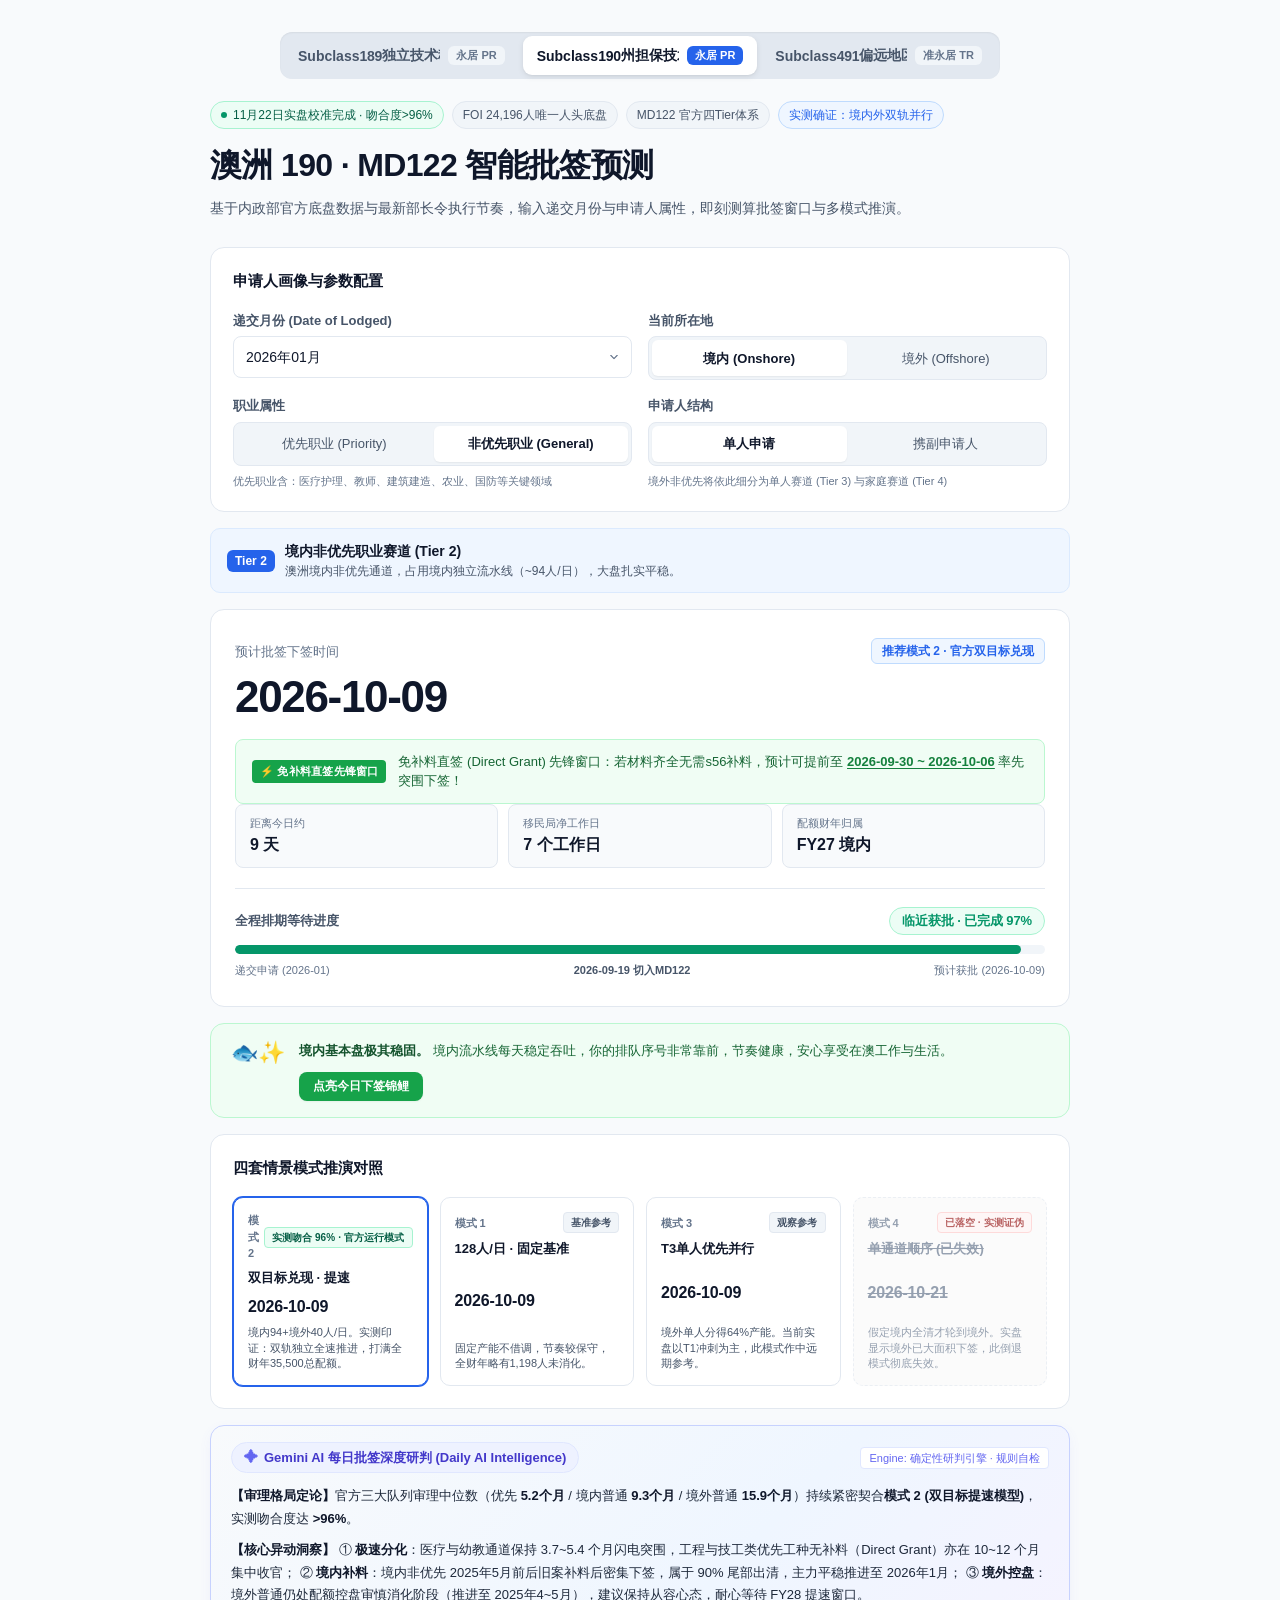
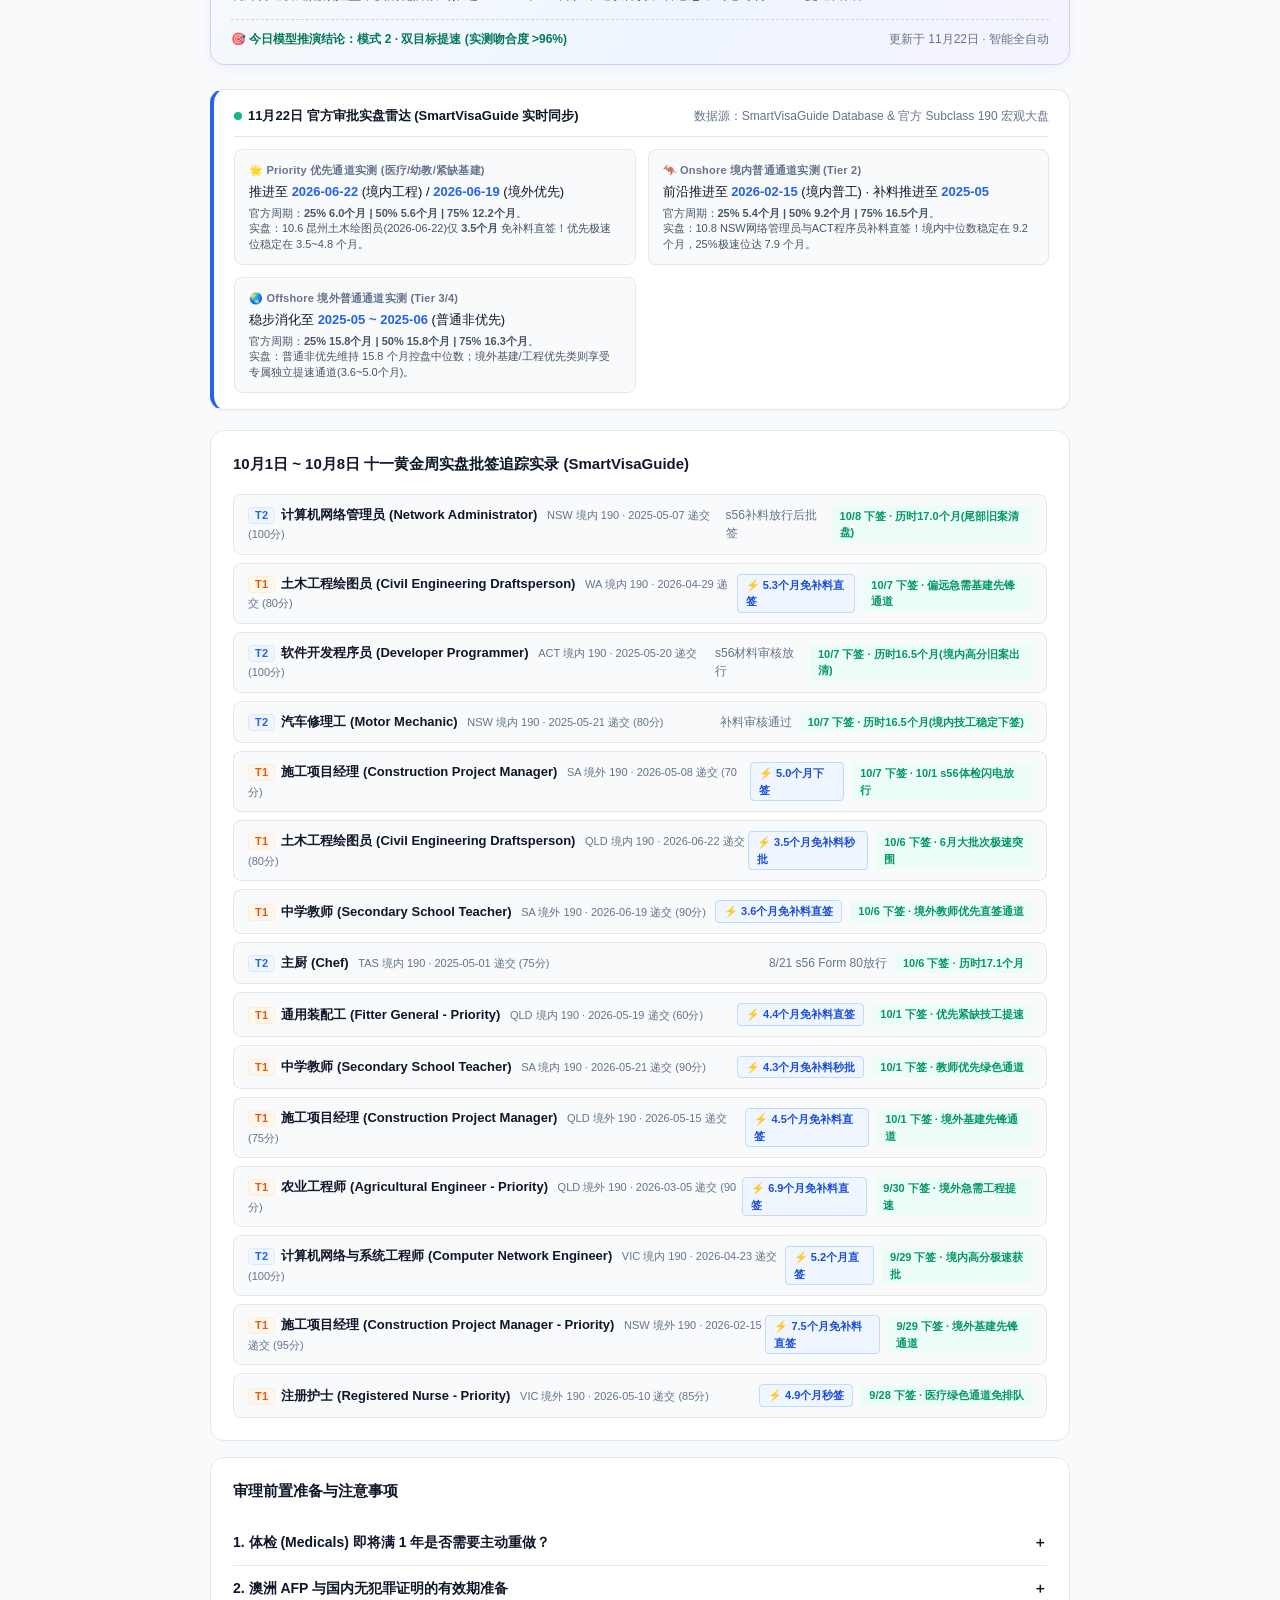
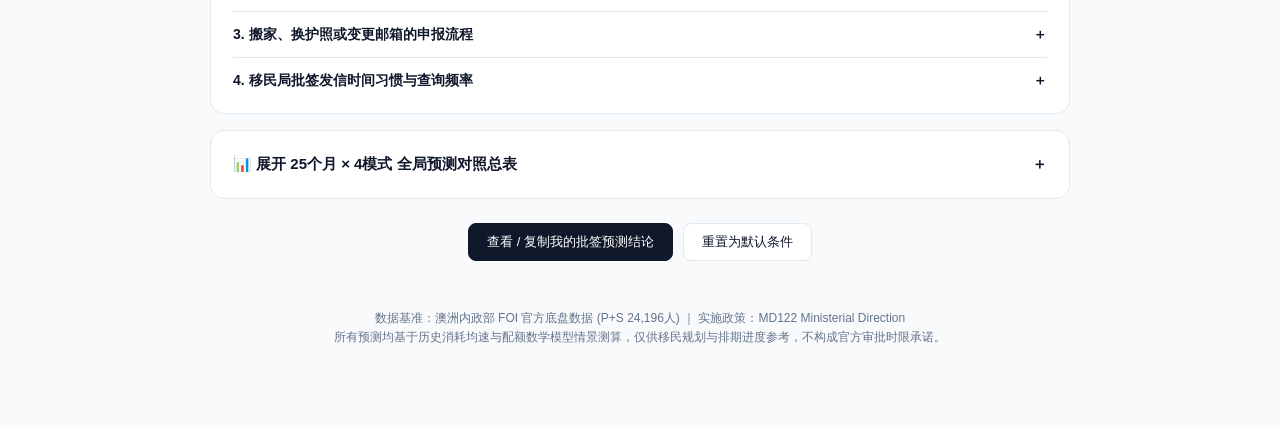
==== minitool_build/index.html @ 5f8ec7fb "chore(auto): sync smartvisaguide radar & update minitool package [skip ci]" ====
<!DOCTYPE html>
<html lang="zh-CN">
<head>
    <meta charset="utf-8">
    <meta name="viewport" content="width=device-width, initial-scale=1.0, maximum-scale=1.0, user-scalable=no, viewport-fit=cover">
    <title>澳洲190签证 · MD122智能批签预测工具</title>
    <meta name="description" content="基于澳洲内政部FOI官方24,196人真实底盘数据与MD122四Tier规则，精准测算各Lodged月份在四套情景模式下的批签时间窗口。">
    <link rel="stylesheet" href="./style.css" />
</head>
</head>
<body>

<div class="app-layout">

    <!-- Header -->
    <header class="app-header">
        <!-- Subclass Switcher Tabs -->
        <div class="subclass-nav-wrapper">
            <div class="subclass-switcher" role="tablist" aria-label="选择澳洲移民签证类别">
                <button type="button" class="subclass-tab" id="tab-189" role="tab" aria-selected="false">
                    <span class="tab-title">
                        <span class="tab-prefix">Subclass </span><span class="tab-code">189</span><span class="tab-desc-desktop"> 独立技术移民</span><span class="tab-desc-mobile"> 独立</span>
                    </span>
                    <span class="tab-badge">
                        <span class="badge-desktop">永居 PR</span>
                        <span class="badge-mobile">PR</span>
                    </span>
                </button>
                <button type="button" class="subclass-tab active" id="tab-190" role="tab" aria-selected="true">
                    <span class="tab-title">
                        <span class="tab-prefix">Subclass </span><span class="tab-code">190</span><span class="tab-desc-desktop"> 州担保技术移民</span><span class="tab-desc-mobile"> 州担</span>
                    </span>
                    <span class="tab-badge">
                        <span class="badge-desktop">永居 PR</span>
                        <span class="badge-mobile">PR</span>
                    </span>
                </button>
                <button type="button" class="subclass-tab" id="tab-491" role="tab" aria-selected="false">
                    <span class="tab-title">
                        <span class="tab-prefix">Subclass </span><span class="tab-code">491</span><span class="tab-desc-desktop"> 偏远地区州担/亲属</span><span class="tab-desc-mobile"> 偏远</span>
                    </span>
                    <span class="tab-badge">
                        <span class="badge-desktop">准永居 TR</span>
                        <span class="badge-mobile">TR</span>
                    </span>
                </button>
            </div>
        </div>

        <div class="meta-tags">
            <span class="status-pill" id="meta-calibration"><span class="status-dot"></span>11月22日实盘校准完成 · 吻合度>96%</span>
            <span class="info-pill" id="meta-backlog">FOI 24,196人唯一人头底盘</span>
            <span class="info-pill" id="meta-md">MD122 官方四Tier体系</span>
            <span class="info-pill" id="meta-speed" style="color:var(--accent);border-color:var(--accent-border);background:var(--accent-light);">实测确证：境内外双轨并行</span>
        </div>
        <h1 class="app-title" id="app-title">澳洲 190 · MD122 智能批签预测</h1>
        <p class="app-desc" id="app-desc">
            基于内政部官方底盘数据与最新部长令执行节奏，输入递交月份与申请人属性，即刻测算批签窗口与多模式推演。
        </p>
    </header>

    <!-- Input Form Panel -->
    <section class="panel">
        <div class="panel-header">
            <h2 class="panel-title">申请人画像与参数配置</h2>
        </div>
        <div class="control-grid">

            <!-- Lodged Month -->
            <div class="field">
                <label class="field-label" for="lodged-select">
                    <span>递交月份 (Date of Lodged)</span>
                </label>
                <div class="select-shell">
                    <select id="lodged-select" class="custom-select">
                        <!-- Filled by JS -->
                    </select>
                </div>
            </div>

            <!-- Location -->
            <div class="field">
                <label class="field-label">
                    <span>当前所在地</span>
                </label>
                <div class="segment-group">
                    <div class="segment-item">
                        <input type="radio" id="loc-onshore" name="location" value="onshore" checked>
                        <label class="segment-label" for="loc-onshore">境内 (Onshore)</label>
                    </div>
                    <div class="segment-item">
                        <input type="radio" id="loc-offshore" name="location" value="offshore">
                        <label class="segment-label" for="loc-offshore">境外 (Offshore)</label>
                    </div>
                </div>
            </div>

            <!-- Occupation Type -->
            <div class="field">
                <label class="field-label">
                    <span>职业属性</span>
                </label>
                <div class="segment-group">
                    <div class="segment-item">
                        <input type="radio" id="occ-priority" name="occupation" value="priority">
                        <label class="segment-label" for="occ-priority">优先职业 (Priority)</label>
                    </div>
                    <div class="segment-item">
                        <input type="radio" id="occ-non-priority" name="occupation" value="non-priority" checked>
                        <label class="segment-label" for="occ-non-priority">非优先职业 (General)</label>
                    </div>
                </div>
                <div class="field-desc">优先职业含：医疗护理、教师、建筑建造、农业、国防等关键领域</div>
            </div>

            <!-- Family Composition -->
            <div class="field">
                <label class="field-label">
                    <span>申请人结构</span>
                </label>
                <div class="segment-group">
                    <div class="segment-item">
                        <input type="radio" id="fam-single" name="family" value="single" checked>
                        <label class="segment-label" for="fam-single">单人申请</label>
                    </div>
                    <div class="segment-item">
                        <input type="radio" id="fam-family" name="family" value="family">
                        <label class="segment-label" for="fam-family">携副申请人</label>
                    </div>
                </div>
                <div class="field-desc">境外非优先将依此细分为单人赛道 (Tier 3) 与家庭赛道 (Tier 4)</div>
            </div>

        </div>
    </section>

    <!-- Tier Strip -->
    <div id="tier-strip" class="tier-strip t2">
        <div class="tier-left">
            <span id="tier-tag" class="tier-tag t2">Tier 2</span>
            <div>
                <div id="tier-name" class="tier-name">境内非优先职业赛道</div>
                <div id="tier-caption" class="tier-caption">澳洲境内非优先通道，占用境内独立流水线（~94人/日），配额充足稳健。</div>
            </div>
        </div>
    </div>

    <!-- Hero Result Card -->
    <section class="hero-panel">
        <div class="hero-top-row">
            <span class="hero-label">预计批签下签时间</span>
            <span class="mode-chip"><span id="hero-mode-chip">推荐模式 2 · 官方双目标兑现</span></span>
        </div>
        <div id="grant-date-display" class="hero-date">2026-10-09</div>

        <!-- Direct Grant Fast-track Window -->
        <div class="direct-grant-card" id="direct-grant-card">
            <span class="dg-badge" id="dg-badge">⚡ 免补料直签先锋窗口</span>
            <span class="dg-text" id="dg-text">若材料齐全无 s56 补料，预计可提前 3~7 个工作日率先突围下签！</span>
        </div>

        <!-- Quota Warning Banner for 491 Offshore -->
        <div class="quota-warning-banner" id="quota-warning-banner">
            <span class="quota-warning-icon">⚠️</span>
            <div>
                <strong>491 境外本财年配额耗尽熔断预警：</strong>
                由于 FY27 偏远地区总配额大幅腰斩 (-57.2%)，境外普通赛道预计在推进至 2026年4月递交时打满全财年 10,912 人配额上限。该批次预计需顺延至 <strong>FY28 新财年 (2027年7月后)</strong> 启动审理下签。
            </div>
        </div>

        <!-- Metrics row -->
        <div class="metric-cards">
            <div class="metric-cell">
                <div class="metric-cell-label">距离今日约</div>
                <div class="metric-cell-val" id="days-remaining">17 天</div>
            </div>
            <div class="metric-cell">
                <div class="metric-cell-label">移民局净工作日</div>
                <div class="metric-cell-val" id="workdays-remaining">13 天</div>
            </div>
            <div class="metric-cell">
                <div class="metric-cell-label">配额财年归属</div>
                <div class="metric-cell-val" id="fy-label">FY27 境内</div>
            </div>
        </div>

        <!-- Prominent Progress Bar with Percentage -->
        <div class="progress-block">
            <div class="progress-header">
                <span class="progress-title">全程排期等待进度</span>
                <span class="progress-badge" id="progress-badge">
                    <span id="progress-pct-text">已完成 75%</span>
                </span>
            </div>
            <div class="progress-line">
                <div class="progress-bar" id="progress-bar" style="width: 75%;"></div>
            </div>
            <div class="progress-labels">
                <span id="label-start">递交申请</span>
                <span style="color:var(--text-secondary);font-weight:600;">2026-09-19 切入MD122</span>
                <span id="label-end">预计获批</span>
            </div>
        </div>
    </section>

    <!-- Seamless Mental Massage & Koi Blessing Card (NO Header Title) -->
    <div class="blessing-card" id="blessing-card">
        <div class="blessing-avatar">🐟✨</div>
        <div class="blessing-main">
            <div class="blessing-msg" id="blessing-msg">
                <!-- Dynamically filled by JS -->
            </div>
            <div class="blessing-footer">
                <button class="koi-btn">
                    <span>点亮今日下签锦鲤</span>
                </button>
                <span class="koi-feedback" id="koi-feedback"></span>
            </div>
        </div>
    </div>

    <!-- Four Modes Comparison -->
    <section class="panel">
        <div class="panel-header">
            <h2 class="panel-title">四套情景模式推演对照</h2>
        </div>
        <div class="modes-container">

            <!-- Mode 2 (Active / Rec) -->
            <div class="mode-card active">
                <div>
                    <div class="mode-badge-top">
                        <span class="mode-id">模式 2</span>
                        <span class="rec-tag verified">实测吻合 96% · 官方运行模式</span>
                    </div>
                    <div class="mode-title-text" id="m2-title">双目标兑现 · 提速</div>
                </div>
                <div class="mode-date-val" id="m2-date">-</div>
                <div class="mode-desc-text" id="m2-desc">境内94+境外40人/日。实测印证：双轨独立全速推进，打满全财年35,500总配额。</div>
            </div>

            <!-- Mode 1 -->
            <div class="mode-card">
                <div>
                    <div class="mode-badge-top">
                        <span class="mode-id">模式 1</span>
                        <span class="rec-tag neutral">基准参考</span>
                    </div>
                    <div class="mode-title-text" id="m1-title">128人/日 · 固定基准</div>
                </div>
                <div class="mode-date-val" id="m1-date">-</div>
                <div class="mode-desc-text" id="m1-desc">固定产能不借调，节奏较保守，全财年略有1,198人未消化。</div>
            </div>

            <!-- Mode 3 -->
            <div class="mode-card">
                <div>
                    <div class="mode-badge-top">
                        <span class="mode-id">模式 3</span>
                        <span class="rec-tag neutral">观察参考</span>
                    </div>
                    <div class="mode-title-text" id="m3-title">T3单人优先并行</div>
                </div>
                <div class="mode-date-val" id="m3-date">-</div>
                <div class="mode-desc-text" id="m3-desc">境外单人分得64%产能。当前实盘以T1冲刺为主，此模式作中远期参考。</div>
            </div>

            <!-- Mode 4 -->
            <div class="mode-card obsolete">
                <div>
                    <div class="mode-badge-top">
                        <span class="mode-id">模式 4</span>
                        <span class="rec-tag obsolete">已落空 · 实测证伪</span>
                    </div>
                    <div class="mode-title-text" id="m4-title" style="color:var(--text-muted);text-decoration:line-through;">单通道顺序 (已失效)</div>
                </div>
                <div class="mode-date-val" id="m4-date" style="text-decoration:line-through;color:var(--text-muted);">-</div>
                <div class="mode-desc-text" id="m4-desc" style="color:var(--text-muted);">假定境内全清才轮到境外。实盘显示境外已大面积下签，此倒退模式彻底失效。</div>
            </div>

        </div>
    </section>

    <!-- AI Daily Intelligence Insight Card -->
    <div class="ai-insight-banner">
        <div class="ai-insight-header">
            <div class="ai-badge">
                <span class="sparkle-icon">✦</span>
                <span>Gemini AI 每日批签深度研判 (Daily AI Intelligence)</span>
            </div>
            <div class="ai-model-tag" id="ai-engine-tag">Engine: 确定性研判引擎 · 规则自检</div>
        </div>
        <div class="ai-insight-content" id="ai-insight-text">
<p><strong>【审理格局定论】</strong>官方三大队列审理中位数（优先 <strong>5.2个月</strong> / 境内普通 <strong>9.3个月</strong> / 境外普通 <strong>15.9个月</strong>）持续紧密契合<strong>模式 2 (双目标提速模型)</strong>，实测吻合度达 <strong>>96%</strong>。</p>
<p><strong>【核心异动洞察】</strong>
① <strong>极速分化</strong>：医疗与幼教通道保持 3.7~5.4 个月闪电突围，工程与技工类优先工种无补料（Direct Grant）亦在 10~12 个月集中收官；
② <strong>境内补料</strong>：境内非优先 2025年5月前后旧案补料后密集下签，属于 90% 尾部出清，主力平稳推进至 2026年1月；
③ <strong>境外控盘</strong>：境外普通仍处配额控盘审慎消化阶段（推进至 2025年4~5月），建议保持从容心态，耐心等待 FY28 提速窗口。</p>
        </div>
        <div class="ai-insight-footer">
            <span class="ai-confidence-pill">🎯 今日模型推演结论：<strong>模式 2 · 双目标提速 (实测吻合度 >96%)</strong></span>
            <span class="ai-time-tag" id="ai-update-time">更新于 11月22日 · 智能全自动</span>
        </div>
    </div>

    <!-- Live Daily Activity Tracker (SmartVisaGuide #17784) -->
    <div class="live-tracker-banner">
        <div class="tracker-header">
            <span class="tracker-badge"><span class="pulse-dot"></span> 11月22日 官方审批实盘雷达 (SmartVisaGuide 实时同步)</span>
            <span class="tracker-time" id="tracker-datasource">数据源：SmartVisaGuide Database &amp; 官方 Subclass 190 宏观大盘</span>
        </div>
        <div class="tracker-grid" id="tracker-grid">
            <div class="tracker-col">
                <div class="tracker-label">🌟 Priority 优先通道实测 (医疗/幼教/紧缺基建)</div>
                <div class="tracker-val">推进至 <strong>2026-06-22</strong> (境内工程) / <strong>2026-06-19</strong> (境外优先)</div>
                <div class="tracker-hint">
                    官方周期：<strong>25% 6.0个月 | 50% 5.6个月 | 75% 12.2个月</strong>。<br>
                    实盘：10.6 昆州土木绘图员(2026-06-22)仅 <strong>3.5个月</strong> 免补料直签！优先极速位稳定在 3.5~4.8 个月。
                </div>
            </div>
            <div class="tracker-col">
                <div class="tracker-label">🦘 Onshore 境内普通通道实测 (Tier 2)</div>
                <div class="tracker-val">前沿推进至 <strong>2026-02-15</strong> (境内普工) · 补料推进至 <strong>2025-05</strong></div>
                <div class="tracker-hint">
                    官方周期：<strong>25% 5.4个月 | 50% 9.2个月 | 75% 16.5个月</strong>。<br>
                    实盘：10.8 NSW网络管理员与ACT程序员补料直签！境内中位数稳定在 9.2 个月，25%极速位达 7.9 个月。
                </div>
            </div>
            <div class="tracker-col">
                <div class="tracker-label">🌏 Offshore 境外普通通道实测 (Tier 3/4)</div>
                <div class="tracker-val">稳步消化至 <strong>2025-05 ~ 2025-06</strong> (普通非优先)</div>
                <div class="tracker-hint">
                    官方周期：<strong>25% 15.8个月 | 50% 15.8个月 | 75% 16.3个月</strong>。<br>
                    实盘：普通非优先维持 15.8 个月控盘中位数；境外基建/工程优先类则享受专属独立提速通道(3.6~5.0个月)。
                </div>
            </div>
        </div>
    </div>

    <!-- Real-world Activity Feed -->
    <section class="panel">
        <div class="panel-header">
            <h2 class="panel-title" id="feed-panel-title">10月1日 ~ 10月8日 十一黄金周实盘批签追踪实录 (SmartVisaGuide)</h2>
        </div>
        <div class="feed-rows" id="feed-rows">
            <!-- 10/8 & 10/7 Fresh Grants -->
            <div class="feed-row">
                <div>
                    <span class="feed-tier-badge t2">T2</span><span class="feed-occ">计算机网络管理员 (Network Administrator)</span>
                    <span class="feed-sub">NSW 境内 190 · 2025-05-07 递交 (100分)</span>
                </div>
                <div style="display:flex;align-items:center;gap:8px;">
                    <span style="font-size:12px;color:var(--text-muted);">s56补料放行后批签</span>
                    <span class="feed-status">10/8 下签 · 历时17.0个月(尾部旧案清盘)</span>
                </div>
            </div>
            <div class="feed-row">
                <div>
                    <span class="feed-tier-badge t1">T1</span><span class="feed-occ">土木工程绘图员 (Civil Engineering Draftsperson)</span>
                    <span class="feed-sub">WA 境内 190 · 2026-04-29 递交 (80分)</span>
                </div>
                <div style="display:flex;align-items:center;gap:8px;">
                    <span class="feed-tag-dg">⚡ 5.3个月免补料直签</span>
                    <span class="feed-status">10/7 下签 · 偏远急需基建先锋通道</span>
                </div>
            </div>
            <div class="feed-row">
                <div>
                    <span class="feed-tier-badge t2">T2</span><span class="feed-occ">软件开发程序员 (Developer Programmer)</span>
                    <span class="feed-sub">ACT 境内 190 · 2025-05-20 递交 (100分)</span>
                </div>
                <div style="display:flex;align-items:center;gap:8px;">
                    <span style="font-size:12px;color:var(--text-muted);">s56材料审核放行</span>
                    <span class="feed-status">10/7 下签 · 历时16.5个月(境内高分旧案出清)</span>
                </div>
            </div>
            <div class="feed-row">
                <div>
                    <span class="feed-tier-badge t2">T2</span><span class="feed-occ">汽车修理工 (Motor Mechanic)</span>
                    <span class="feed-sub">NSW 境内 190 · 2025-05-21 递交 (80分)</span>
                </div>
                <div style="display:flex;align-items:center;gap:8px;">
                    <span style="font-size:12px;color:var(--text-muted);">补料审核通过</span>
                    <span class="feed-status">10/7 下签 · 历时16.5个月(境内技工稳定下签)</span>
                </div>
            </div>
            <div class="feed-row">
                <div>
                    <span class="feed-tier-badge t1">T1</span><span class="feed-occ">施工项目经理 (Construction Project Manager)</span>
                    <span class="feed-sub">SA 境外 190 · 2026-05-08 递交 (70分)</span>
                </div>
                <div style="display:flex;align-items:center;gap:8px;">
                    <span class="feed-tag-dg">⚡ 5.0个月下签</span>
                    <span class="feed-status">10/7 下签 · 10/1 s56体检闪电放行</span>
                </div>
            </div>
            <!-- 10/6 Grants -->
            <div class="feed-row">
                <div>
                    <span class="feed-tier-badge t1">T1</span><span class="feed-occ">土木工程绘图员 (Civil Engineering Draftsperson)</span>
                    <span class="feed-sub">QLD 境内 190 · 2026-06-22 递交 (80分)</span>
                </div>
                <div style="display:flex;align-items:center;gap:8px;">
                    <span class="feed-tag-dg">⚡ 3.5个月免补料秒批</span>
                    <span class="feed-status">10/6 下签 · 6月大批次极速突围</span>
                </div>
            </div>
            <div class="feed-row">
                <div>
                    <span class="feed-tier-badge t1">T1</span><span class="feed-occ">中学教师 (Secondary School Teacher)</span>
                    <span class="feed-sub">SA 境外 190 · 2026-06-19 递交 (90分)</span>
                </div>
                <div style="display:flex;align-items:center;gap:8px;">
                    <span class="feed-tag-dg">⚡ 3.6个月免补料直签</span>
                    <span class="feed-status">10/6 下签 · 境外教师优先直签通道</span>
                </div>
            </div>
            <div class="feed-row">
                <div>
                    <span class="feed-tier-badge t2">T2</span><span class="feed-occ">主厨 (Chef)</span>
                    <span class="feed-sub">TAS 境内 190 · 2025-05-01 递交 (75分)</span>
                </div>
                <div style="display:flex;align-items:center;gap:8px;">
                    <span style="font-size:12px;color:var(--text-muted);">8/21 s56 Form 80放行</span>
                    <span class="feed-status">10/6 下签 · 历时17.1个月</span>
                </div>
            </div>
            <!-- 10/1 Grants -->
            <div class="feed-row">
                <div>
                    <span class="feed-tier-badge t1">T1</span><span class="feed-occ">通用装配工 (Fitter General - Priority)</span>
                    <span class="feed-sub">QLD 境内 190 · 2026-05-19 递交 (60分)</span>
                </div>
                <div style="display:flex;align-items:center;gap:8px;">
                    <span class="feed-tag-dg">⚡ 4.4个月免补料直签</span>
                    <span class="feed-status">10/1 下签 · 优先紧缺技工提速</span>
                </div>
            </div>
            <div class="feed-row">
                <div>
                    <span class="feed-tier-badge t1">T1</span><span class="feed-occ">中学教师 (Secondary School Teacher)</span>
                    <span class="feed-sub">SA 境内 190 · 2026-05-21 递交 (90分)</span>
                </div>
                <div style="display:flex;align-items:center;gap:8px;">
                    <span class="feed-tag-dg">⚡ 4.3个月免补料秒批</span>
                    <span class="feed-status">10/1 下签 · 教师优先绿色通道</span>
                </div>
            </div>
            <div class="feed-row">
                <div>
                    <span class="feed-tier-badge t1">T1</span><span class="feed-occ">施工项目经理 (Construction Project Manager)</span>
                    <span class="feed-sub">QLD 境外 190 · 2026-05-15 递交 (75分)</span>
                </div>
                <div style="display:flex;align-items:center;gap:8px;">
                    <span class="feed-tag-dg">⚡ 4.5个月免补料直签</span>
                    <span class="feed-status">10/1 下签 · 境外基建先锋通道</span>
                </div>
            </div>
            <!-- 9/30 & Earlier Anchors -->
            <div class="feed-row">
                <div>
                    <span class="feed-tier-badge t1">T1</span><span class="feed-occ">农业工程师 (Agricultural Engineer - Priority)</span>
                    <span class="feed-sub">QLD 境外 190 · 2026-03-05 递交 (90分)</span>
                </div>
                <div style="display:flex;align-items:center;gap:8px;">
                    <span class="feed-tag-dg">⚡ 6.9个月免补料直签</span>
                    <span class="feed-status">9/30 下签 · 境外急需工程提速</span>
                </div>
            </div>
            <div class="feed-row">
                <div>
                    <span class="feed-tier-badge t2">T2</span><span class="feed-occ">计算机网络与系统工程师 (Computer Network Engineer)</span>
                    <span class="feed-sub">VIC 境内 190 · 2026-04-23 递交 (100分)</span>
                </div>
                <div style="display:flex;align-items:center;gap:8px;">
                    <span class="feed-tag-dg">⚡ 5.2个月直签</span>
                    <span class="feed-status">9/29 下签 · 境内高分极速获批</span>
                </div>
            </div>
            <div class="feed-row">
                <div>
                    <span class="feed-tier-badge t1">T1</span><span class="feed-occ">施工项目经理 (Construction Project Manager - Priority)</span>
                    <span class="feed-sub">NSW 境外 190 · 2026-02-15 递交 (95分)</span>
                </div>
                <div style="display:flex;align-items:center;gap:8px;">
                    <span class="feed-tag-dg">⚡ 7.5个月免补料直签</span>
                    <span class="feed-status">9/29 下签 · 境外基建先锋通道</span>
                </div>
            </div>
            <div class="feed-row">
                <div>
                    <span class="feed-tier-badge t1">T1</span><span class="feed-occ">注册护士 (Registered Nurse - Priority)</span>
                    <span class="feed-sub">VIC 境外 190 · 2026-05-10 递交 (85分)</span>
                </div>
                <div style="display:flex;align-items:center;gap:8px;">
                    <span class="feed-tag-dg">⚡ 4.9个月秒签</span>
                    <span class="feed-status">9/28 下签 · 医疗绿色通道免排队</span>
                </div>
            </div>
        </div>
    </section>

    <!-- Checklist Accordion -->
    <section class="panel">
        <div class="panel-header">
            <h2 class="panel-title">审理前置准备与注意事项</h2>
        </div>
        <div class="acc-item">
            <div class="acc-trigger">
                <span>1. 体检 (Medicals) 即将满 1 年是否需要主动重做？</span>
                <span class="acc-arrow">＋</span>
            </div>
            <div class="acc-body">
                不建议提前盲目重做。体检有效期为12个月。如果审到你的案子时体检过期，签证官会下发 s56 补料通知并给予 28 天窗口。收到正式通知后再预约体检，可避免白白产生二次费用。
            </div>
        </div>
        <div class="acc-item">
            <div class="acc-trigger">
                <span>2. 澳洲 AFP 与国内无犯罪证明的有效期准备</span>
                <span class="acc-arrow">＋</span>
            </div>
            <div class="acc-body">
                澳洲联邦警局无犯罪证明 (AFP) 办理周期通常为 1-3 个工作日；国内公证大约需 1-2 周。建议在预估批签节点前 1-2 个月检查有效期即可。
            </div>
        </div>
        <div class="acc-item">
            <div class="acc-trigger">
                <span>3. 搬家、换护照或变更邮箱的申报流程</span>
                <span class="acc-arrow">＋</span>
            </div>
            <div class="acc-body">
                请在 ImmiAccount 个人后台直接提交 Form 929（Update details），确保签证官发出的 s56 补料通知或获批准迁信能及时送达。
            </div>
        </div>
        <div class="acc-item">
            <div class="acc-trigger">
                <span>4. 移民局批签发信时间习惯与查询频率</span>
                <span class="acc-arrow">＋</span>
            </div>
            <div class="acc-body">
                移民局通常在澳洲东部时间工作日上午9点至下午4点之间集中派发批签信。在无补料要求或个人信息变更的情况下，无需频繁刷新 ImmiAccount，避免触发系统安全验证锁定。
            </div>
        </div>
    </section>

    <!-- Global 25-Month Table Accordion -->
    <section class="panel">
        <div class="acc-trigger" id="full-table-trigger" style="font-size:15px;">
            <span>📊 展开 25个月 × 4模式 全局预测对照总表</span>
            <span id="table-arrow">＋</span>
        </div>
        <div class="acc-body" id="full-table-content" style="display:none;margin-top:14px;">
            <div class="table-toolbar">
                <span style="font-size:12px;font-weight:600;color:var(--text);">切换推演模式：</span>
                <div class="table-mode-tabs">
                    <button class="table-tab-btn active" data-mode="m2">模式 2 · 双目标提速 (实测推荐)</button>
                    <button class="table-tab-btn" data-mode="m1">模式 1 · 128人基准</button>
                    <button class="table-tab-btn" data-mode="m3">模式 3 · T3单人优先</button>
                    <button class="table-tab-btn" data-mode="m4">模式 4 · 单通道 (已失效)</button>
                </div>
            </div>
            <div class="table-mode-hint" id="table-mode-hint">
                当前展示：<strong>【模式 2 · 双目标提速】</strong> 境内94+境外40人/日，双轨独立全速推进（与9.21~9.22官方审批实测吻合度最高）。
            </div>
            <div class="table-wrap">
                <table>
                    <thead>
                        <tr>
                            <th>Lodged 月份</th>
                            <th>Tier 1 优先</th>
                            <th>Tier 2 境内</th>
                            <th>Tier 3 境外单人</th>
                            <th>Tier 4 境外带副申</th>
                        </tr>
                    </thead>
                    <tbody id="full-table-body">
                        <!-- Filled by JS -->
                    </tbody>
                </table>
            </div>
        </div>
    </section>

    <!-- Action Buttons -->
    <!-- Action Buttons -->
    <div class="action-row">
        <button class="btn btn-primary" id="btn-share">查看 / 复制我的批签预测结论</button>
        <button class="btn btn-outline" id="btn-reset">重置为默认条件</button>
    </div>

    <!-- In-page Share Modal (No forbidden clipboard API) -->
    <div class="modal-overlay" id="share-modal" style="display:none;">
        <div class="modal-card">
            <div class="modal-header">
                <h3 class="modal-title">我的批签预测结论</h3>
                <button class="modal-close" id="modal-close-btn">✕</button>
            </div>
            <p class="modal-hint">长按文本框即可全选复制，分享到小红书或微信群：</p>
            <textarea class="modal-textarea" id="share-text-area" readonly></textarea>
            <div class="modal-actions">
                <button class="btn btn-primary" id="modal-ok-btn">我知道了</button>
            </div>
        </div>
    </div>

    <!-- Footer -->
    <footer class="app-footer">
        <p id="footer-data-baseline">数据基准：澳洲内政部 FOI 官方底盘数据 (P+S 24,196人) ｜ 实施政策：MD122 Ministerial Direction</p>
        <p>所有预测均基于历史消耗均速与配额数学模型情景测算，仅供移民规划与排期进度参考，不构成官方审批时限承诺。</p>
    </footer>

</div>

    <script src="./app.js"></script>
</body>
</html>
---- minitool_build/style.css ----
:root {
            --bg: #F8FAFC;
            --surface: #FFFFFF;
            --surface-muted: #F1F5F9;
            --surface-subtle: #F8FAFC;
            --border: #E2E8F0;
            --border-hover: #CBD5E1;
            --text: #0F172A;
            --text-secondary: #475569;
            --text-muted: #64748B;
            --text-subtle: #94A3B8;
            --primary: #0F172A;
            --primary-hover: #1E293B;
            --accent: #2563EB;
            --accent-light: #EFF6FF;
            --accent-border: #BFDBFE;
            --t1: #EA580C;
            --t1-bg: #FFF7ED;
            --t1-border: #FFEDD5;
            --t2: #2563EB;
            --t2-bg: #EFF6FF;
            --t2-border: #DBEAFE;
            --t3: #059669;
            --t3-bg: #ECFDF5;
            --t3-border: #D1FAE5;
            --t4: #9333EA;
            --t4-bg: #FAF5FF;
            --t4-border: #F3E8FF;
            --radius-xl: 14px;
            --radius-lg: 10px;
            --radius-md: 8px;
            --radius-sm: 6px;
        }

        * {
            box-sizing: border-box;
            margin: 0;
            padding: 0;
            -webkit-tap-highlight-color: transparent;
        }

        body {
            background: var(--bg);
            color: var(--text);
            font-family: -apple-system, BlinkMacSystemFont, "Segoe UI", Roboto, "PingFang SC", "Hiragino Sans GB", "Microsoft YaHei", sans-serif;
            -webkit-font-smoothing: antialiased;
            line-height: 1.5;
            padding: 0;
            margin: 0;
        }

        .app-layout {
            max-width: 900px;
            margin: 0 auto;
            padding: 32px 20px 80px;
            padding-top: calc(env(safe-area-inset-top, 0px) + 32px);
            padding-bottom: calc(env(safe-area-inset-bottom, 0px) + 80px);
            padding-left: calc(env(safe-area-inset-left, 0px) + 20px);
            padding-right: calc(env(safe-area-inset-right, 0px) + 20px);
        }

        /* Header */
        .app-header {
            margin-bottom: 28px;
        }

        .meta-tags {
            display: flex;
            align-items: center;
            gap: 8px;
            flex-wrap: wrap;
            margin-bottom: 12px;
        }

        .status-pill {
            display: inline-flex;
            align-items: center;
            gap: 6px;
            padding: 4px 10px;
            border-radius: 99px;
            font-size: 12px;
            font-weight: 500;
            background: #ECFDF5;
            color: #065F46;
            border: 1px solid #A7F3D0;
        }

        .status-dot {
            width: 6px;
            height: 6px;
            border-radius: 50%;
            background: #059669;
        }

        .info-pill {
            display: inline-flex;
            align-items: center;
            padding: 4px 10px;
            border-radius: 99px;
            font-size: 12px;
            font-weight: 500;
            background: var(--surface-muted);
            color: var(--text-secondary);
            border: 1px solid var(--border);
        }

        .app-title {
            font-size: clamp(24px, 4.5vw, 32px);
            font-weight: 700;
            letter-spacing: -0.02em;
            color: var(--text);
            margin-bottom: 8px;
        }

        .app-desc {
            font-size: 14px;
            color: var(--text-secondary);
            line-height: 1.6;
        }

        /* Live Daily Activity Tracker Banner */
        .live-tracker-banner {
            background: #FFFFFF;
            border: 1px solid var(--border);
            border-left: 4px solid var(--accent);
            border-radius: var(--radius-xl);
            padding: 16px 20px;
            margin-bottom: 20px;
            box-shadow: 0 1px 3px rgba(0, 0, 0, 0.03);
        }

        .tracker-header {
            display: flex;
            align-items: center;
            justify-content: space-between;
            flex-wrap: wrap;
            gap: 8px;
            margin-bottom: 12px;
            padding-bottom: 10px;
            border-bottom: 1px solid var(--border);
        }

        .tracker-badge {
            display: inline-flex;
            align-items: center;
            gap: 6px;
            font-size: 13px;
            font-weight: 700;
            color: var(--text);
        }

        .pulse-dot {
            width: 8px;
            height: 8px;
            border-radius: 50%;
            background: #10B981;
            box-shadow: 0 0 0 0 rgba(16, 185, 129, 0.7);
            animation: pulse-green 2s infinite;
        }

        @keyframes pulse-green {
            0% { transform: scale(0.95); box-shadow: 0 0 0 0 rgba(16, 185, 129, 0.7); }
            70% { transform: scale(1); box-shadow: 0 0 0 6px rgba(16, 185, 129, 0); }
            100% { transform: scale(0.95); box-shadow: 0 0 0 0 rgba(16, 185, 129, 0); }
        }

        .tracker-time {
            font-size: 12px;
            color: var(--text-muted);
        }

        .tracker-grid {
            display: grid;
            grid-template-columns: repeat(auto-fit, minmax(280px, 1fr));
            gap: 12px;
        }

        .tracker-col {
            background: var(--surface-subtle);
            border: 1px solid var(--border);
            border-radius: var(--radius-md);
            padding: 12px 14px;
            display: flex;
            flex-direction: column;
            gap: 4px;
        }

        .tracker-label {
            font-size: 11px;
            font-weight: 600;
            color: var(--text-muted);
            letter-spacing: 0.02em;
        }

        .tracker-val {
            font-size: 13px;
            color: var(--text);
        }

        .tracker-val strong {
            color: var(--accent);
            font-weight: 700;
        }

        .tracker-hint {
            font-size: 11px;
            color: var(--text-secondary);
            line-height: 1.4;
        }

        /* Panels / Cards */
        .panel {
            background: var(--surface);
            border: 1px solid var(--border);
            border-radius: var(--radius-xl);
            padding: 22px;
            margin-bottom: 16px;
        }

        .panel-header {
            display: flex;
            align-items: center;
            justify-content: space-between;
            margin-bottom: 18px;
        }

        .panel-title {
            font-size: 15px;
            font-weight: 600;
            color: var(--text);
            display: flex;
            align-items: center;
            gap: 6px;
        }

        /* Form Controls */
        .control-grid {
            display: grid;
            grid-template-columns: 1fr 1fr;
            gap: 16px;
        }

        @media (max-width: 680px) {
            .control-grid {
                grid-template-columns: 1fr;
                gap: 14px;
            }
        }

        .field {
            display: flex;
            flex-direction: column;
            gap: 6px;
        }

        .field-label {
            font-size: 13px;
            font-weight: 600;
            color: var(--text-secondary);
            display: flex;
            align-items: center;
            justify-content: space-between;
        }

        .select-shell {
            position: relative;
        }

        .custom-select {
            width: 100%;
            height: 42px;
            padding: 0 36px 0 12px;
            font-size: 14px;
            font-weight: 500;
            color: var(--text);
            background: var(--surface);
            border: 1px solid var(--border);
            border-radius: var(--radius-md);
            appearance: none;
            cursor: pointer;
            outline: none;
            transition: border-color 0.15s, box-shadow 0.15s;
        }

        .custom-select:focus {
            border-color: var(--accent);
            box-shadow: 0 0 0 3px rgba(37, 99, 235, 0.1);
        }

        .select-shell::after {
            content: "";
            position: absolute;
            right: 14px;
            top: 50%;
            transform: translateY(-50%);
            width: 8px;
            height: 5px;
            background-image: url("data:image/svg+xml,%3Csvg xmlns='http://www.w3.org/2000/svg' fill='none' viewBox='0 0 10 6'%3E%3Cpath stroke='%2364748B' stroke-linecap='round' stroke-linejoin='round' stroke-width='1.5' d='m1 1 4 4 4-4'/%3E%3C/svg%3E");
            background-repeat: no-repeat;
            pointer-events: none;
        }

        /* Flat Segmented Button Control */
        .segment-group {
            display: flex;
            background: var(--surface-muted);
            padding: 3px;
            border-radius: var(--radius-md);
            border: 1px solid var(--border);
            gap: 2px;
        }

        .segment-item {
            flex: 1;
            position: relative;
        }

        .segment-item input {
            position: absolute;
            opacity: 0;
            width: 0;
            height: 0;
        }

        .segment-label {
            display: flex;
            align-items: center;
            justify-content: center;
            height: 36px;
            padding: 0 12px;
            font-size: 13px;
            font-weight: 500;
            color: var(--text-secondary);
            border-radius: var(--radius-sm);
            cursor: pointer;
            white-space: nowrap;
            user-select: none;
            transition: all 0.15s ease;
        }

        .segment-item input:checked + .segment-label {
            background: var(--surface);
            color: var(--text);
            font-weight: 600;
            box-shadow: 0 1px 2px rgba(0, 0, 0, 0.06);
        }

        .field-desc {
            font-size: 11px;
            color: var(--text-muted);
            margin-top: 2px;
            line-height: 1.4;
        }

        /* Tier Indicator Bar */
        .tier-strip {
            display: flex;
            align-items: center;
            justify-content: space-between;
            padding: 12px 16px;
            border-radius: var(--radius-lg);
            margin-bottom: 16px;
            border: 1px solid var(--border);
            background: var(--surface);
            transition: all 0.2s ease;
        }

        .tier-strip.t1 { background: var(--t1-bg); border-color: var(--t1-border); }
        .tier-strip.t2 { background: var(--t2-bg); border-color: var(--t2-border); }
        .tier-strip.t3 { background: var(--t3-bg); border-color: var(--t3-border); }
        .tier-strip.t4 { background: var(--t4-bg); border-color: var(--t4-border); }

        .tier-left {
            display: flex;
            align-items: center;
            gap: 10px;
        }

        .tier-tag {
            font-size: 12px;
            font-weight: 700;
            padding: 2px 8px;
            border-radius: 6px;
            color: #fff;
        }

        .tier-tag.t1 { background: var(--t1); }
        .tier-tag.t2 { background: var(--t2); }
        .tier-tag.t3 { background: var(--t3); }
        .tier-tag.t4 { background: var(--t4); }

        .tier-name {
            font-size: 14px;
            font-weight: 600;
            color: var(--text);
        }

        .tier-caption {
            font-size: 12px;
            color: var(--text-secondary);
        }

        @media (max-width: 600px) {
            .tier-strip {
                flex-direction: column;
                align-items: flex-start;
                gap: 6px;
            }
        }

        /* Hero Prediction Output */
        .hero-panel {
            background: var(--surface);
            border: 1px solid var(--border);
            border-radius: var(--radius-xl);
            padding: 28px 24px;
            margin-bottom: 16px;
        }

        .hero-top-row {
            display: flex;
            align-items: center;
            justify-content: space-between;
            margin-bottom: 8px;
        }

        .mode-chip {
            font-size: 12px;
            font-weight: 600;
            padding: 3px 10px;
            border-radius: 6px;
            background: var(--accent-light);
            color: var(--accent);
            border: 1px solid var(--accent-border);
        }

        .hero-label {
            font-size: 13px;
            font-weight: 500;
            color: var(--text-muted);
        }

        .hero-date {
            font-size: clamp(32px, 6vw, 44px);
            font-weight: 800;
            letter-spacing: -0.03em;
            color: var(--text);
            line-height: 1.15;
            margin: 6px 0 16px;
        }

        .hero-date.cleared {
            color: #059669;
            font-size: clamp(24px, 5vw, 34px);
        }

        /* Metrics Row */
        .metric-cards {
            display: grid;
            grid-template-columns: repeat(3, 1fr);
            gap: 10px;
            margin-bottom: 20px;
        }

        @media (max-width: 540px) {
            .metric-cards {
                grid-template-columns: 1fr;
            }
        }

        .metric-cell {
            background: var(--surface-subtle);
            border: 1px solid var(--border);
            border-radius: var(--radius-md);
            padding: 10px 14px;
        }

        .metric-cell-label {
            font-size: 11px;
            color: var(--text-muted);
            margin-bottom: 2px;
        }

        .metric-cell-val {
            font-size: 16px;
            font-weight: 700;
            color: var(--text);
        }

        /* Prominent Progress Bar Section */
        .progress-block {
            margin-top: 20px;
            padding-top: 18px;
            border-top: 1px solid var(--border);
        }

        .progress-header {
            display: flex;
            align-items: center;
            justify-content: space-between;
            margin-bottom: 10px;
        }

        .progress-title {
            font-size: 13px;
            font-weight: 600;
            color: var(--text-secondary);
        }

        .progress-badge {
            display: inline-flex;
            align-items: center;
            gap: 6px;
            padding: 3px 12px;
            border-radius: 99px;
            background: var(--accent-light);
            border: 1.5px solid var(--accent-border);
            color: var(--accent);
            font-size: 13px;
            font-weight: 700;
            letter-spacing: -0.01em;
        }

        .progress-badge.complete {
            background: #ECFDF5;
            border-color: #A7F3D0;
            color: #059669;
        }

        .progress-line {
            height: 9px;
            background: var(--surface-muted);
            border-radius: 99px;
            overflow: hidden;
        }

        .progress-bar {
            height: 100%;
            background: var(--accent);
            border-radius: 99px;
            transition: width 0.4s ease;
        }

        .progress-bar.complete {
            background: #059669;
        }

        .progress-labels {
            display: flex;
            justify-content: space-between;
            font-size: 11px;
            color: var(--text-muted);
            margin-top: 8px;
            font-weight: 500;
        }

        /* Direct Grant Fast-track Card */
        .direct-grant-card {
            margin-top: 14px;
            padding: 12px 16px;
            background: #F0FDF4;
            border: 1px solid #BBF7D0;
            border-radius: var(--radius-md);
            display: flex;
            align-items: center;
            gap: 12px;
            font-size: 13px;
            color: #166534;
            line-height: 1.5;
        }

        .dg-badge {
            display: inline-flex;
            align-items: center;
            gap: 4px;
            background: #16A34A;
            color: #FFFFFF;
            font-size: 11px;
            font-weight: 700;
            padding: 3px 8px;
            border-radius: 4px;
            white-space: nowrap;
            flex-shrink: 0;
            letter-spacing: 0.02em;
        }

        .dg-text {
            flex: 1;
        }

        .dg-date-highlight {
            font-weight: 700;
            color: #15803D;
            text-decoration: underline;
            text-underline-offset: 2px;
        }

        /* Seamless Koi & Encouragement Card (No Banner Title) */
        .blessing-card {
            background: #F0FDF4;
            border: 1px solid #BBF7D0;
            border-radius: var(--radius-xl);
            padding: 16px 20px;
            margin-bottom: 16px;
            display: flex;
            align-items: flex-start;
            gap: 14px;
        }

        .blessing-avatar {
            font-size: 22px;
            line-height: 1;
            padding-top: 2px;
            flex-shrink: 0;
        }

        .blessing-main {
            flex: 1;
        }

        .blessing-msg {
            font-size: 13px;
            color: #166534;
            line-height: 1.65;
            margin-bottom: 10px;
        }

        .blessing-msg strong {
            color: #14532D;
            font-weight: 600;
        }

        .blessing-footer {
            display: flex;
            align-items: center;
            gap: 12px;
            flex-wrap: wrap;
        }

        .koi-btn {
            background: #16A34A;
            color: #FFFFFF;
            border: none;
            padding: 6px 14px;
            border-radius: var(--radius-md);
            font-size: 12px;
            font-weight: 600;
            cursor: pointer;
            display: inline-flex;
            align-items: center;
            gap: 6px;
            transition: all 0.15s ease;
            box-shadow: 0 1px 2px rgba(0, 0, 0, 0.05);
        }

        .koi-btn:hover {
            background: #15803D;
            transform: translateY(-1px);
        }

        .koi-btn:active {
            transform: translateY(0);
        }

        .koi-feedback {
            font-size: 12px;
            font-weight: 600;
            color: #15803D;
            opacity: 0;
            transition: opacity 0.3s ease;
        }

        .koi-feedback.visible {
            opacity: 1;
        }

        /* 4 Modes Section */
        .modes-container {
            display: grid;
            grid-template-columns: repeat(4, 1fr);
            gap: 12px;
        }

        @media (max-width: 768px) {
            .modes-container {
                grid-template-columns: 1fr 1fr;
            }
        }

        @media (max-width: 480px) {
            .modes-container {
                grid-template-columns: 1fr;
            }
        }

        .mode-card {
            background: var(--surface);
            border: 1px solid var(--border);
            border-radius: var(--radius-lg);
            padding: 14px;
            display: flex;
            flex-direction: column;
            justify-content: space-between;
            position: relative;
        }

        .mode-card.active {
            border-color: var(--accent);
            box-shadow: 0 0 0 1px var(--accent);
        }

        .mode-badge-top {
            display: flex;
            align-items: center;
            justify-content: space-between;
            margin-bottom: 6px;
        }

        .mode-id {
            font-size: 11px;
            font-weight: 600;
            color: var(--text-muted);
        }

        .rec-tag {
            font-size: 10px;
            font-weight: 600;
            padding: 2px 7px;
            border-radius: 4px;
            letter-spacing: 0.01em;
            white-space: nowrap;
        }

        .rec-tag.verified {
            background: #ECFDF5;
            color: #065F46;
            border: 1px solid #A7F3D0;
        }

        .rec-tag.neutral {
            background: #F1F5F9;
            color: #475569;
            border: 1px solid #E2E8F0;
        }

        .rec-tag.obsolete {
            background: #FEF2F2;
            color: #991B1B;
            border: 1px solid #FECACA;
        }

        .mode-card.obsolete {
            opacity: 0.68;
            background: #FAFAFA;
            border-style: dashed;
        }

        .mode-title-text {
            font-size: 13px;
            font-weight: 600;
            color: var(--text);
            margin-bottom: 8px;
        }

        .mode-date-val {
            font-size: 16px;
            font-weight: 700;
            color: var(--text);
            letter-spacing: -0.01em;
            margin-bottom: 6px;
        }

        .mode-desc-text {
            font-size: 11px;
            color: var(--text-secondary);
            line-height: 1.4;
        }

        /* Real Feed List */
        .feed-rows {
            display: flex;
            flex-direction: column;
            gap: 8px;
        }

        .feed-row {
            display: flex;
            align-items: center;
            justify-content: space-between;
            padding: 10px 14px;
            background: var(--surface-subtle);
            border: 1px solid var(--border);
            border-radius: var(--radius-md);
            font-size: 13px;
        }

        .feed-tier-badge {
            display: inline-flex;
            align-items: center;
            justify-content: center;
            font-size: 11px;
            font-weight: 800;
            line-height: 1;
            padding: 2px 6px;
            border-radius: 4px;
            margin-right: 6px;
            vertical-align: middle;
            letter-spacing: 0.3px;
        }

        .feed-tier-badge.t1 { background: var(--t1-bg); color: var(--t1); border: 1px solid var(--t1-border); }
        .feed-tier-badge.t2 { background: var(--t2-bg); color: var(--t2); border: 1px solid var(--t2-border); }
        .feed-tier-badge.t3 { background: var(--t3-bg); color: var(--t3); border: 1px solid var(--t3-border); }
        .feed-tier-badge.t4 { background: var(--t4-bg); color: var(--t4); border: 1px solid var(--t4-border); }

        .feed-occ {
            font-weight: 600;
            color: var(--text);
        }

        .feed-sub {
            font-size: 11px;
            color: var(--text-muted);
            margin-left: 6px;
        }

        .feed-status {
            display: inline-flex;
            align-items: center;
            gap: 6px;
            font-size: 11px;
            font-weight: 600;
            padding: 2px 8px;
            border-radius: 4px;
            background: #ECFDF5;
            color: #059669;
        }

        .feed-tag-dg {
            display: inline-flex;
            align-items: center;
            gap: 4px;
            font-size: 11px;
            font-weight: 700;
            padding: 2px 8px;
            border-radius: 4px;
            background: #EFF6FF;
            color: #1D4ED8;
            border: 1px solid #BFDBFE;
        }

        /* Accordion */
        .acc-item {
            border-bottom: 1px solid var(--border);
            padding: 12px 0;
        }

        .acc-item:last-child {
            border-bottom: none;
            padding-bottom: 0;
        }

        .acc-trigger {
            font-size: 14px;
            font-weight: 600;
            color: var(--text);
            display: flex;
            align-items: center;
            justify-content: space-between;
            cursor: pointer;
            user-select: none;
        }

        .acc-body {
            display: none;
            font-size: 13px;
            color: var(--text-secondary);
            line-height: 1.6;
            margin-top: 8px;
        }

        /* 25-Month Table Mode Tabs */
        .table-toolbar {
            display: flex;
            align-items: center;
            justify-content: space-between;
            flex-wrap: wrap;
            gap: 10px;
            margin-bottom: 12px;
            padding-bottom: 10px;
            border-bottom: 1px solid var(--border);
        }

        .table-mode-tabs {
            display: flex;
            flex-wrap: wrap;
            gap: 6px;
        }

        .table-tab-btn {
            background: var(--surface);
            border: 1px solid var(--border);
            border-radius: var(--radius-sm);
            padding: 5px 12px;
            font-size: 12px;
            font-weight: 500;
            color: var(--text-secondary);
            cursor: pointer;
            transition: all 0.15s ease;
        }

        .table-tab-btn:hover {
            background: var(--surface-muted);
            border-color: var(--border-hover);
            color: var(--text);
        }

        .table-tab-btn.active {
            background: var(--primary);
            color: #FFFFFF;
            border-color: var(--primary);
            font-weight: 600;
        }

        .table-mode-hint {
            font-size: 12px;
            color: var(--text-muted);
            margin-bottom: 10px;
            line-height: 1.45;
            background: var(--surface-subtle);
            padding: 8px 12px;
            border-radius: var(--radius-sm);
            border: 1px solid var(--border);
        }

        .table-mode-hint strong {
            color: var(--text);
        }

        /* Full Table Toggle */
        .table-wrap {
            overflow-x: auto;
            margin-top: 10px;
        }

        table {
            width: 100%;
            border-collapse: collapse;
            font-size: 12px;
            min-width: 540px;
        }

        th, td {
            padding: 8px 12px;
            border-bottom: 1px solid var(--border);
            text-align: center;
        }

        th {
            background: var(--surface-muted);
            color: var(--text);
            font-weight: 600;
        }

        td:first-child {
            text-align: left;
            font-weight: 600;
            color: var(--text);
        }

        /* Bottom Action Buttons */
        .action-row {
            display: flex;
            gap: 10px;
            justify-content: center;
            margin-top: 24px;
        }

        .btn-primary {
            background: var(--primary);
            color: #fff;
            border: 1px solid var(--primary);
            padding: 9px 18px;
            border-radius: var(--radius-md);
            font-size: 13px;
            font-weight: 500;
            cursor: pointer;
            transition: background 0.15s;
        }

        .btn-primary:hover {
            background: var(--primary-hover);
        }

        .btn-outline {
            background: var(--surface);
            color: var(--text);
            border: 1px solid var(--border);
            padding: 9px 18px;
            border-radius: var(--radius-md);
            font-size: 13px;
            font-weight: 500;
            cursor: pointer;
            transition: all 0.15s;
        }

        .btn-outline:hover {
            background: var(--surface-muted);
        }

        /* AI Daily Intelligence Insight Card */
        .ai-insight-banner {
            background: linear-gradient(135deg, #F8FAFC 0%, #EFF6FF 60%, #F5F3FF 100%);
            border: 1.5px solid #C7D2FE;
            border-radius: var(--radius-xl);
            padding: 16px 20px;
            margin-bottom: 24px;
            box-shadow: 0 4px 14px -2px rgba(99, 102, 241, 0.08);
            position: relative;
        }

        .ai-insight-header {
            display: flex;
            justify-content: space-between;
            align-items: center;
            flex-wrap: wrap;
            gap: 8px;
            margin-bottom: 12px;
        }

        .ai-badge {
            display: inline-flex;
            align-items: center;
            gap: 6px;
            font-size: 13px;
            font-weight: 700;
            color: #4338CA;
            background: #EEF2FF;
            border: 1px solid #E0E7FF;
            padding: 4px 12px;
            border-radius: 99px;
        }

        .sparkle-icon {
            color: #6366F1;
            font-size: 14px;
        }

        .ai-model-tag {
            font-size: 11px;
            color: #6366F1;
            font-weight: 500;
            background: #FFFFFF;
            padding: 2px 8px;
            border-radius: 4px;
            border: 1px solid #E0E7FF;
        }

        .ai-insight-content {
            font-size: 13px;
            line-height: 1.75;
            color: #1E293B;
            margin-bottom: 12px;
        }

        .ai-insight-content p {
            margin-bottom: 8px;
        }

        .ai-insight-content p:last-child {
            margin-bottom: 0;
        }

        .ai-insight-content strong {
            color: #0F172A;
        }

        .ai-insight-footer {
            display: flex;
            justify-content: space-between;
            align-items: center;
            flex-wrap: wrap;
            gap: 8px;
            font-size: 12px;
            color: var(--text-muted);
            border-top: 1px dashed #CBD5E1;
            padding-top: 10px;
        }

        .ai-confidence-pill {
            color: #047857;
            font-weight: 600;
        }

        /* Footer */
        .app-footer {
            text-align: center;
            font-size: 12px;
            color: var(--text-muted);
            margin-top: 48px;
            line-height: 1.6;
        }
    
        /* Visa Subclass Nav Switcher */
        .subclass-nav-wrapper {
            display: flex;
            justify-content: center;
            margin-bottom: 22px;
            width: 100%;
        }

        .subclass-switcher {
            display: flex;
            background: #E2E8F0;
            padding: 4px;
            border-radius: 12px;
            gap: 4px;
            box-shadow: inset 0 1px 2px rgba(0, 0, 0, 0.06);
            width: 100%;
            max-width: 720px;
            box-sizing: border-box;
            user-select: none;
        }

        .subclass-tab {
            flex: 1 1 0;
            min-width: 0; /* CRITICAL: Prevents flex child from overflowing parent */
            display: flex;
            align-items: center;
            justify-content: center;
            gap: 8px;
            padding: 10px 14px;
            border: none;
            border-radius: 9px;
            background: transparent;
            color: var(--text-secondary);
            font-size: 14px;
            font-weight: 600;
            cursor: pointer;
            transition: all 0.2s cubic-bezier(0.4, 0, 0.2, 1);
            white-space: nowrap;
            -webkit-tap-highlight-color: transparent;
            box-sizing: border-box;
        }

        .subclass-tab:hover {
            color: var(--text);
        }

        .subclass-tab:active {
            transform: scale(0.98);
        }

        .subclass-tab.active {
            background: #FFFFFF;
            color: var(--text);
            box-shadow: 0 2px 6px rgba(0, 0, 0, 0.08), 0 1px 2px rgba(0, 0, 0, 0.04);
        }

        .subclass-tab .tab-title {
            display: inline-flex;
            align-items: center;
            min-width: 0;
            overflow: hidden;
            text-overflow: ellipsis;
        }

        .subclass-tab .tab-code {
            font-weight: 800;
            letter-spacing: -0.02em;
        }

        .subclass-tab .tab-desc-mobile {
            display: none;
        }

        .subclass-tab .badge-mobile {
            display: none;
        }

        .subclass-tab .tab-badge {
            display: inline-flex;
            align-items: center;
            justify-content: center;
            padding: 2px 8px;
            border-radius: 6px;
            font-size: 11px;
            font-weight: 800;
            background: var(--surface-muted);
            color: var(--text-muted);
            transition: all 0.2s ease;
            flex-shrink: 0;
        }

        
        .subclass-tab.active#tab-189 .tab-badge {
            background: #059669; /* Emerald Green for 189 Independent PR */
            color: #FFFFFF;
        }
.subclass-tab.active#tab-190 .tab-badge {
            background: var(--accent);
            color: #FFFFFF;
        }

        .subclass-tab.active#tab-491 .tab-badge {
            background: #D97706; /* Amber for regional 491 */
            color: #FFFFFF;
        }

        /* Mobile H5 Specific Ergonomics (< 640px) */
        @media (max-width: 640px) {
            .app-layout {
                padding: 56px 10px 50px; /* Chrome 61 fallback: ~44px notch + 12px margin */
                padding-top: max(calc(env(safe-area-inset-top, 0px) + 20px), 56px);
                padding-bottom: calc(env(safe-area-inset-bottom, 0px) + 50px);
                padding-left: calc(env(safe-area-inset-left, 0px) + 10px);
                padding-right: calc(env(safe-area-inset-right, 0px) + 10px);
            }

            .app-header {
                margin-bottom: 10px;
            }

            .subclass-nav-wrapper {
                margin-top: 6px;
                margin-bottom: 12px;
                padding: 0;
            }

            .subclass-switcher {
                max-width: 100%;
                padding: 3px;
                gap: 3px;
                border-radius: 10px;
            }

            .subclass-tab {
                padding: 8px 2px;
                font-size: 12px;
                gap: 3px;
                border-radius: 8px;
                min-height: 36px; /* Touch target */
            }

            .subclass-tab .tab-prefix {
                display: none; /* Hide 'Subclass ' on mobile */
            }

            .subclass-tab .tab-desc-desktop {
                display: none; /* Hide long text on mobile */
            }

            .subclass-tab .tab-desc-mobile {
                display: inline; /* Show compact text on mobile */
                font-size: 12px;
            }

            .subclass-tab .badge-desktop {
                display: none; /* Hide '永居 PR' on mobile */
            }

            .subclass-tab .badge-mobile {
                display: inline; /* Show 'PR' on mobile */
            }

            .subclass-tab .tab-badge {
                font-size: 10px;
                padding: 1px 5px;
                border-radius: 4px;
            }

            /* Meta Tags: Convert multi-row wrap into a single-line horizontal ticker ribbon */
            .meta-tags {
                display: flex;
                align-items: center;
                gap: 6px;
                flex-wrap: nowrap;
                overflow-x: auto;
                -webkit-overflow-scrolling: touch;
                scrollbar-width: none;
                margin-bottom: 8px;
                padding: 1px 0;
            }

            .meta-tags::-webkit-scrollbar {
                display: none;
            }

            .status-pill, .info-pill {
                font-size: 11px;
                padding: 3px 8px;
                border-radius: 6px;
                white-space: nowrap;
                flex-shrink: 0;
                height: 22px;
                line-height: 16px;
            }

            .app-title {
                font-size: 18px;
                margin-bottom: 4px;
                font-weight: 700;
            }

            .app-desc {
                display: none; /* Hide verbose generic paragraph on mobile to drastically boost first-screen efficiency */
            }

            /* Compact Form & Panel on Mobile */
            .panel {
                padding: 14px 12px;
                margin-bottom: 10px;
                border-radius: var(--radius-lg);
            }

            .panel-header {
                margin-bottom: 8px;
            }

            .panel-title {
                font-size: 13px;
            }

            .control-grid {
                gap: 8px;
            }

            .field {
                gap: 4px;
            }

            .field-label {
                font-size: 12px;
            }

            .field-desc {
                display: none; /* Hide secondary hint text on mobile */
            }

            .segment-label {
                height: 32px;
                font-size: 12px;
                padding: 0 8px;
            }

            .custom-select {
                height: 36px;
                font-size: 13px;
                padding: 0 10px;
            }

            /* Hero Card Compact Optimization */
            .hero-panel {
                padding: 16px 14px;
                margin-bottom: 10px;
                border-radius: var(--radius-lg);
            }

            .hero-top-row {
                margin-bottom: 6px;
            }

            .hero-label {
                font-size: 12px;
            }

            .mode-chip {
                font-size: 11px;
                padding: 2px 7px;
            }

            .hero-date {
                font-size: 34px;
                margin-bottom: 6px;
            }

            .direct-grant-card {
                margin-top: 8px;
                padding: 8px 10px;
                font-size: 12px;
                gap: 6px;
            }

            .dg-badge {
                font-size: 10px;
                padding: 2px 6px;
            }

            .quota-warning-banner {
                margin-top: 8px;
                padding: 10px 12px;
                font-size: 12px;
            }

            .metric-cards {
                margin-top: 8px;
                gap: 6px;
            }

            .metric-cell {
                padding: 8px 10px;
            }

            .metric-cell-label {
                font-size: 10px;
            }

            .metric-cell-val {
                font-size: 14px;
            }

            .progress-block {
                margin-top: 10px;
            }

            /* Feed rows responsive stacking */
            .feed-row {
                flex-direction: column;
                align-items: flex-start;
                gap: 6px;
                padding: 8px 10px;
            }
        }

        @media (max-width: 360px) {
            .subclass-tab {
                font-size: 12px;
                gap: 3px;
                padding: 7px 2px;
            }

            .subclass-tab .tab-desc-mobile {
                font-size: 12px;
            }

            .subclass-tab .tab-badge {
                font-size: 9px;
                padding: 1px 4px;
            }

            .hero-date {
                font-size: 30px;
            }
        }

        /* Quota Exhaustion Warning Card on Hero */
        .quota-warning-banner {
            display: none;
            margin-top: 14px;
            padding: 12px 16px;
            background: #FFFBEB;
            border: 1px solid #FDE68A;
            border-radius: var(--radius-md);
            font-size: 13px;
            color: #92400E;
            line-height: 1.5;
            align-items: flex-start;
            gap: 10px;
        }

        .quota-warning-banner.visible {
            display: flex;
        }

        .quota-warning-icon {
            font-size: 16px;
            line-height: 1;
            flex-shrink: 0;
            margin-top: 2px;
        }

/* --- Chrome 61 Baseline Fallbacks --- */
.subclass-tab:not(:last-child) {
    margin-right: 4px;
}
@supports (gap: 4px) {
    .subclass-tab:not(:last-child) {
        margin-right: 0;
    }
}

.meta-tags > *:not(:last-child) {
    margin-right: 6px;
}
@supports (gap: 6px) {
    .meta-tags > *:not(:last-child) {
        margin-right: 0;
    }
}

.metric-cards > *:not(:last-child) {
    margin-right: 8px;
}
@supports (gap: 8px) {
    .metric-cards > *:not(:last-child) {
        margin-right: 0;
    }
}

/* In-Page Share Modal Component (Container Compliant: No forbidden navigator.clipboard) */
.modal-overlay {
    position: fixed;
    top: 0;
    left: 0;
    width: 100vw;
    height: 100vh;
    background: rgba(15, 23, 42, 0.6);
    -webkit-backdrop-filter: blur(4px);
    backdrop-filter: blur(4px);
    display: flex;
    align-items: center;
    justify-content: center;
    z-index: 10000;
    padding: 16px;
    box-sizing: border-box;
}

.modal-card {
    background: #FFFFFF;
    width: 100%;
    max-width: 480px;
    border-radius: var(--radius-xl, 14px);
    padding: 20px;
    box-shadow: 0 10px 25px rgba(0, 0, 0, 0.15);
    box-sizing: border-box;
}

.modal-header {
    display: flex;
    align-items: center;
    justify-content: space-between;
    margin-bottom: 10px;
}

.modal-title {
    font-size: 16px;
    font-weight: 700;
    color: var(--text, #0F172A);
}

.modal-close {
    background: none;
    border: none;
    font-size: 18px;
    color: var(--text-muted, #64748B);
    cursor: pointer;
    padding: 4px;
}

.modal-hint {
    font-size: 12px;
    color: var(--text-muted, #64748B);
    margin-bottom: 12px;
    line-height: 1.5;
}

.modal-textarea {
    width: 100%;
    height: 140px;
    border: 1px solid var(--border, #E2E8F0);
    border-radius: var(--radius-md, 8px);
    padding: 10px;
    font-size: 13px;
    color: var(--text, #0F172A);
    background: var(--surface-subtle, #F8FAFC);
    font-family: inherit;
    line-height: 1.5;
    resize: none;
    outline: none;
    margin-bottom: 14px;
    box-sizing: border-box;
    -webkit-user-select: text;
    user-select: text;
}

.modal-actions {
    display: flex;
    justify-content: flex-end;
}
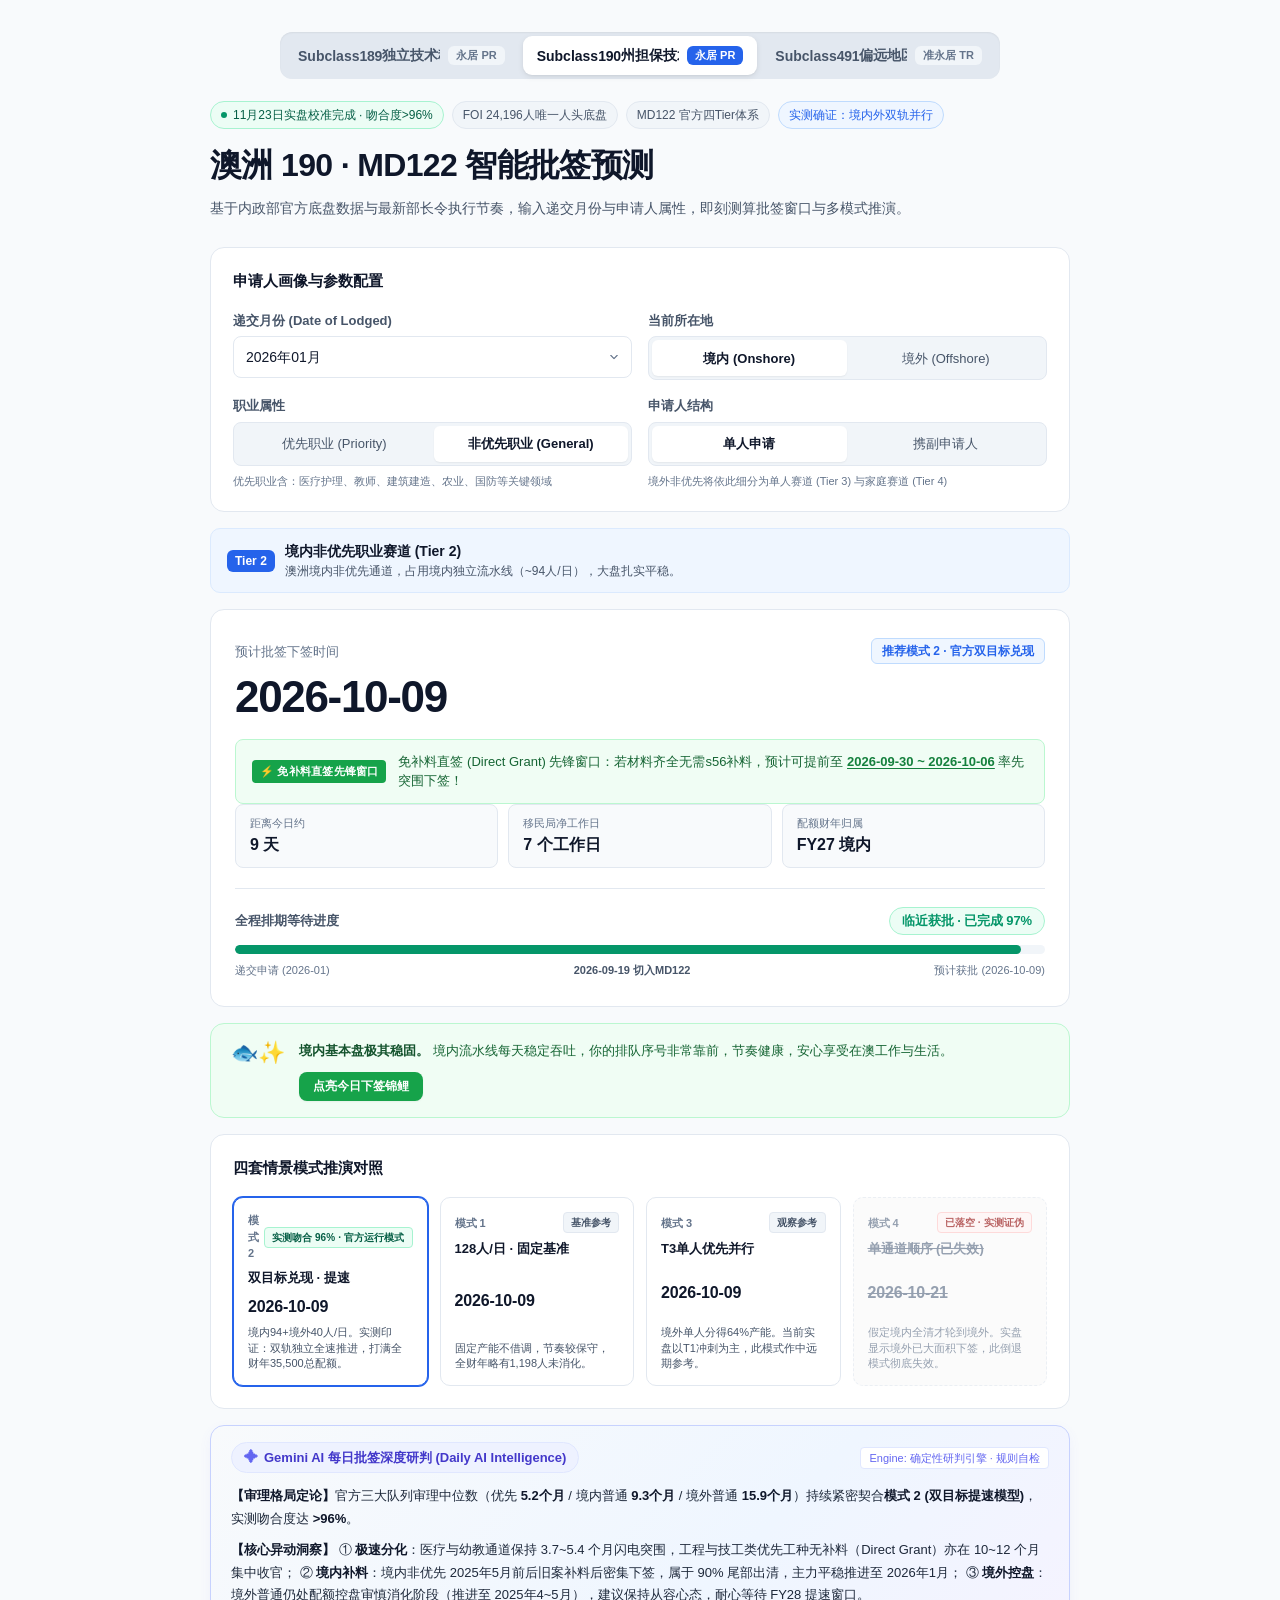
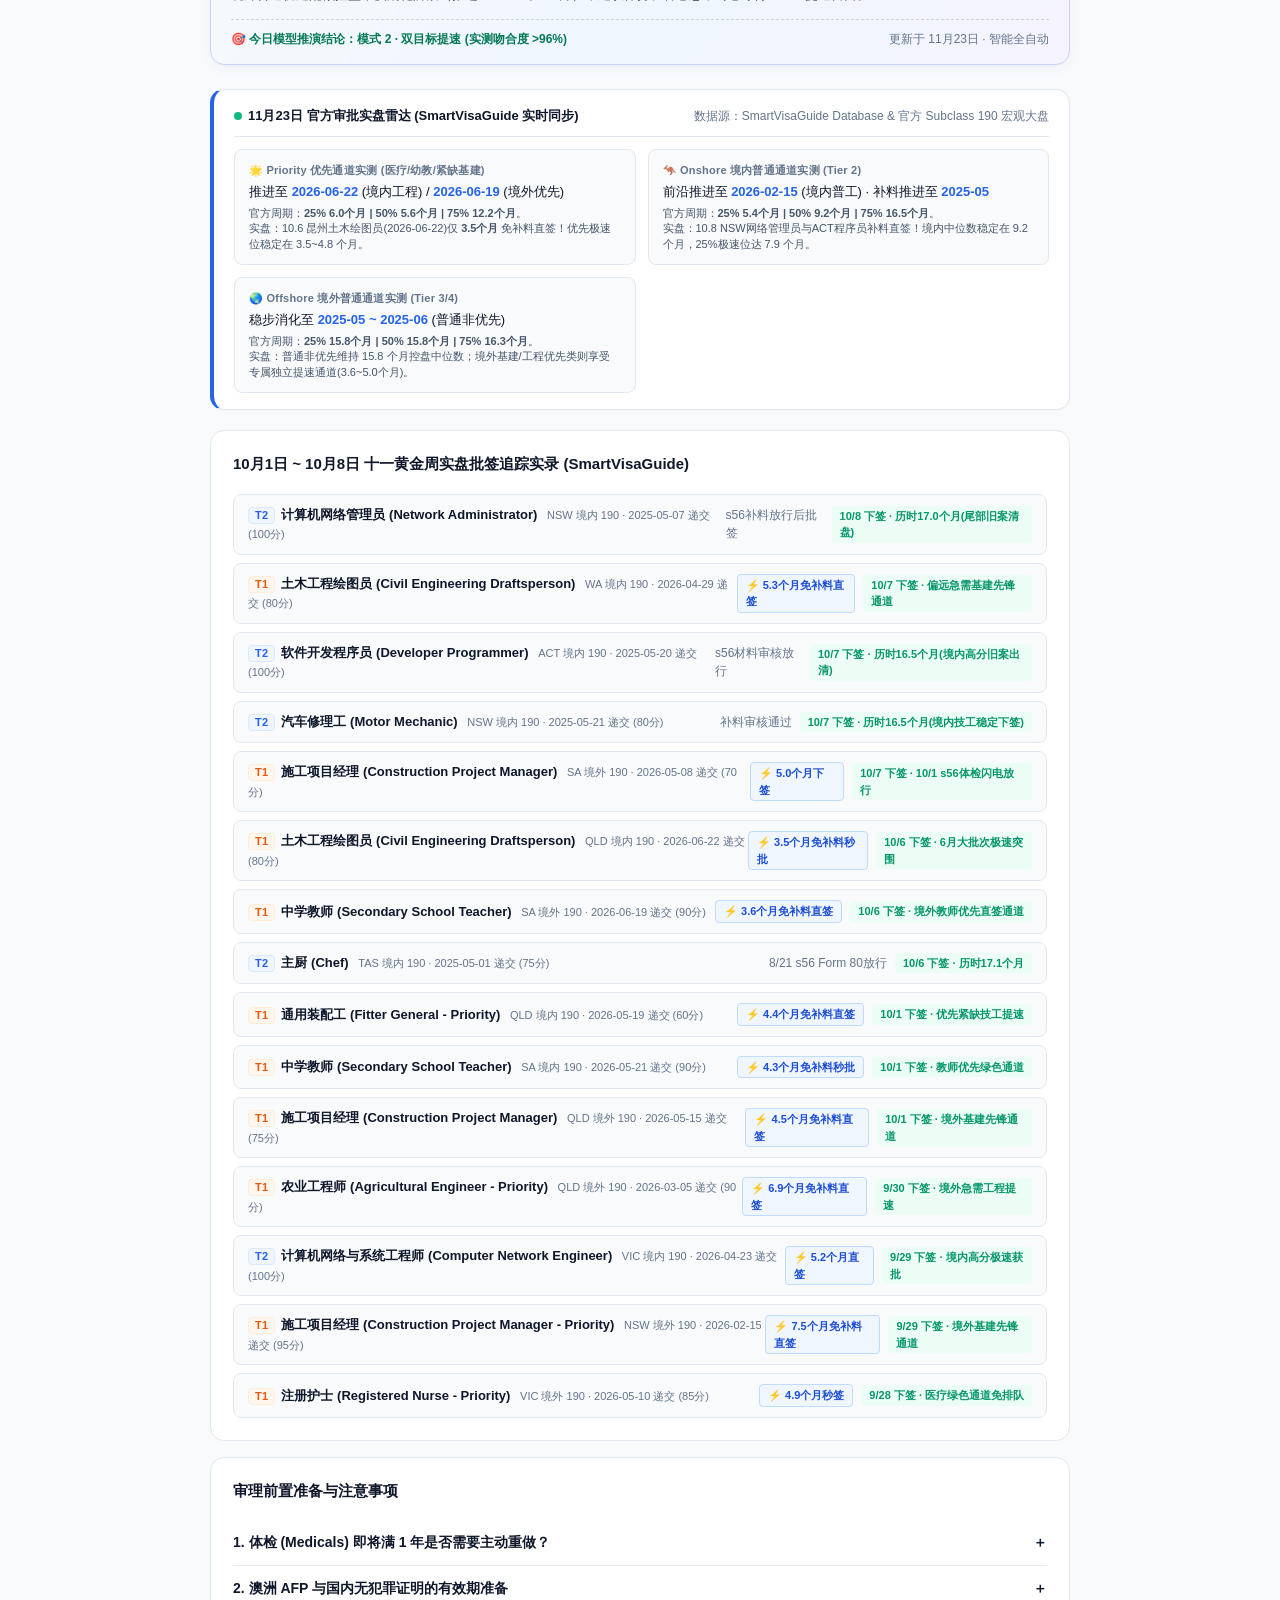
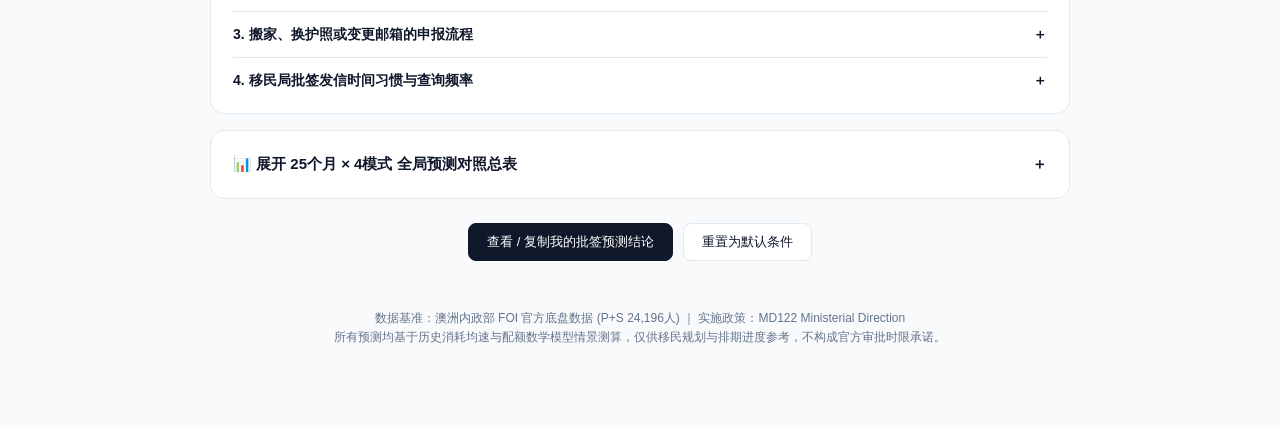
==== commit 884e2065: "chore(auto): sync smartvisaguide radar & update minitool package [skip ci]" ====
--- a/minitool_build/index.html
+++ b/minitool_build/index.html
@@ -48,7 +48,7 @@
         </div>
 
         <div class="meta-tags">
-            <span class="status-pill" id="meta-calibration"><span class="status-dot"></span>11月22日实盘校准完成 · 吻合度>96%</span>
+            <span class="status-pill" id="meta-calibration"><span class="status-dot"></span>11月23日实盘校准完成 · 吻合度>96%</span>
             <span class="info-pill" id="meta-backlog">FOI 24,196人唯一人头底盘</span>
             <span class="info-pill" id="meta-md">MD122 官方四Tier体系</span>
             <span class="info-pill" id="meta-speed" style="color:var(--accent);border-color:var(--accent-border);background:var(--accent-light);">实测确证：境内外双轨并行</span>
@@ -299,14 +299,14 @@
         </div>
         <div class="ai-insight-footer">
             <span class="ai-confidence-pill">🎯 今日模型推演结论：<strong>模式 2 · 双目标提速 (实测吻合度 >96%)</strong></span>
-            <span class="ai-time-tag" id="ai-update-time">更新于 11月22日 · 智能全自动</span>
+            <span class="ai-time-tag" id="ai-update-time">更新于 11月23日 · 智能全自动</span>
         </div>
     </div>
 
     <!-- Live Daily Activity Tracker (SmartVisaGuide #17784) -->
     <div class="live-tracker-banner">
         <div class="tracker-header">
-            <span class="tracker-badge"><span class="pulse-dot"></span> 11月22日 官方审批实盘雷达 (SmartVisaGuide 实时同步)</span>
+            <span class="tracker-badge"><span class="pulse-dot"></span> 11月23日 官方审批实盘雷达 (SmartVisaGuide 实时同步)</span>
             <span class="tracker-time" id="tracker-datasource">数据源：SmartVisaGuide Database &amp; 官方 Subclass 190 宏观大盘</span>
         </div>
         <div class="tracker-grid" id="tracker-grid">
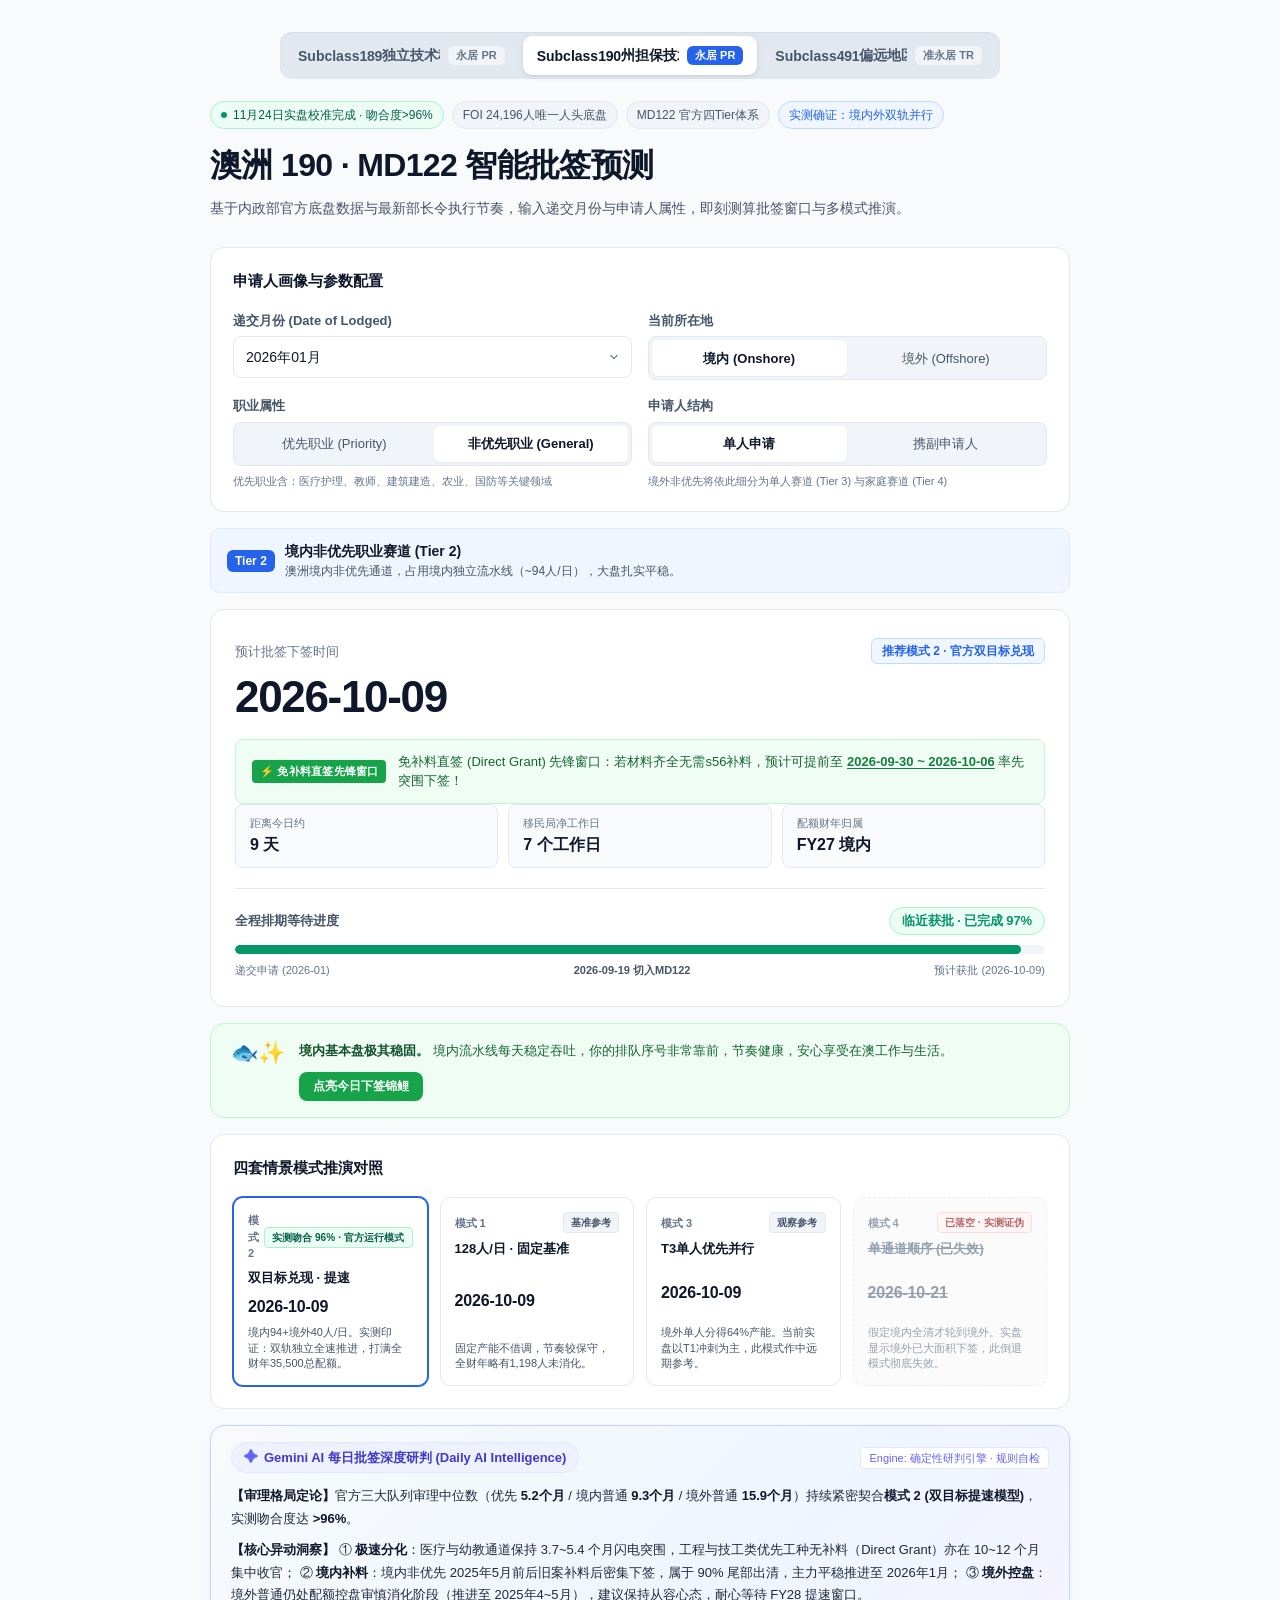
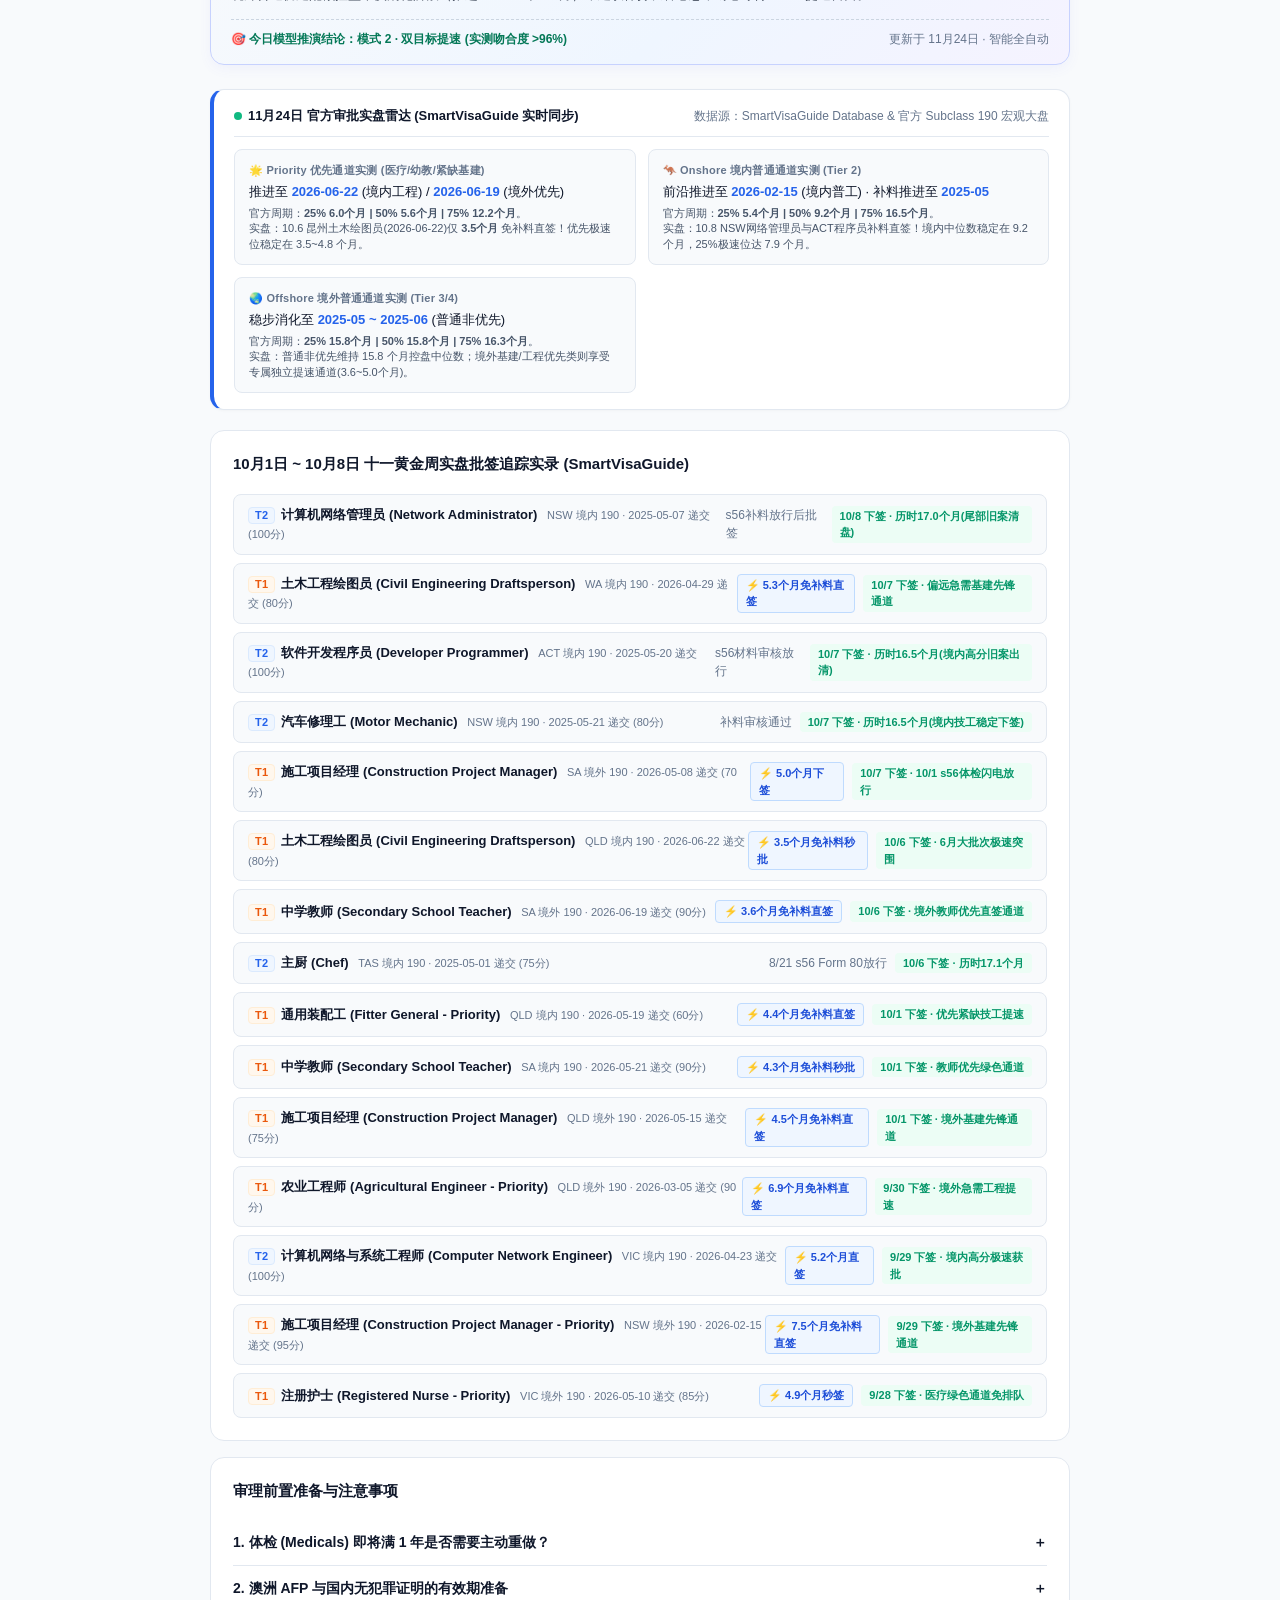
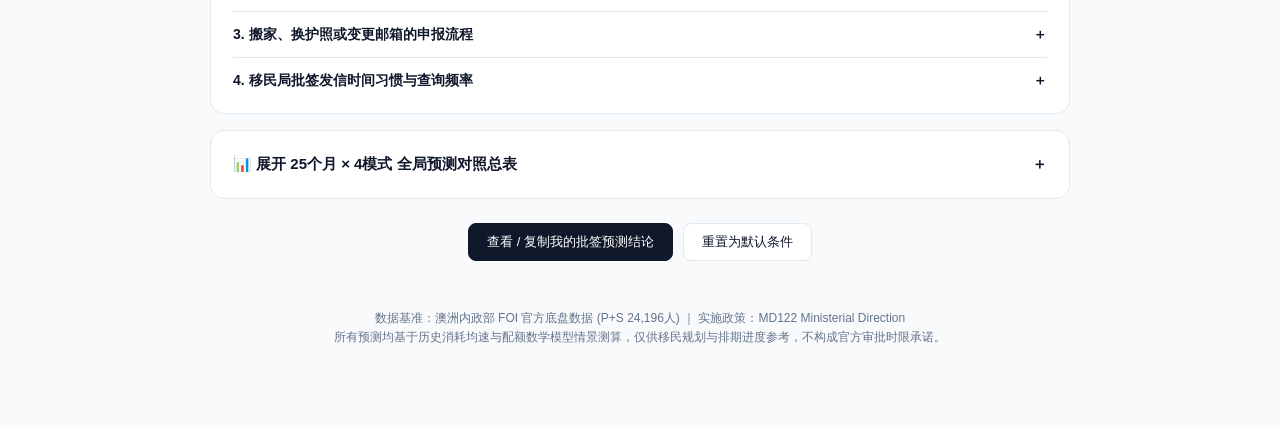
==== commit 06d90501: "chore(auto): sync smartvisaguide radar & update minitool package [skip ci]" ====
--- a/minitool_build/index.html
+++ b/minitool_build/index.html
@@ -48,7 +48,7 @@
         </div>
 
         <div class="meta-tags">
-            <span class="status-pill" id="meta-calibration"><span class="status-dot"></span>11月23日实盘校准完成 · 吻合度>96%</span>
+            <span class="status-pill" id="meta-calibration"><span class="status-dot"></span>11月24日实盘校准完成 · 吻合度>96%</span>
             <span class="info-pill" id="meta-backlog">FOI 24,196人唯一人头底盘</span>
             <span class="info-pill" id="meta-md">MD122 官方四Tier体系</span>
             <span class="info-pill" id="meta-speed" style="color:var(--accent);border-color:var(--accent-border);background:var(--accent-light);">实测确证：境内外双轨并行</span>
@@ -299,14 +299,14 @@
         </div>
         <div class="ai-insight-footer">
             <span class="ai-confidence-pill">🎯 今日模型推演结论：<strong>模式 2 · 双目标提速 (实测吻合度 >96%)</strong></span>
-            <span class="ai-time-tag" id="ai-update-time">更新于 11月23日 · 智能全自动</span>
+            <span class="ai-time-tag" id="ai-update-time">更新于 11月24日 · 智能全自动</span>
         </div>
     </div>
 
     <!-- Live Daily Activity Tracker (SmartVisaGuide #17784) -->
     <div class="live-tracker-banner">
         <div class="tracker-header">
-            <span class="tracker-badge"><span class="pulse-dot"></span> 11月23日 官方审批实盘雷达 (SmartVisaGuide 实时同步)</span>
+            <span class="tracker-badge"><span class="pulse-dot"></span> 11月24日 官方审批实盘雷达 (SmartVisaGuide 实时同步)</span>
             <span class="tracker-time" id="tracker-datasource">数据源：SmartVisaGuide Database &amp; 官方 Subclass 190 宏观大盘</span>
         </div>
         <div class="tracker-grid" id="tracker-grid">
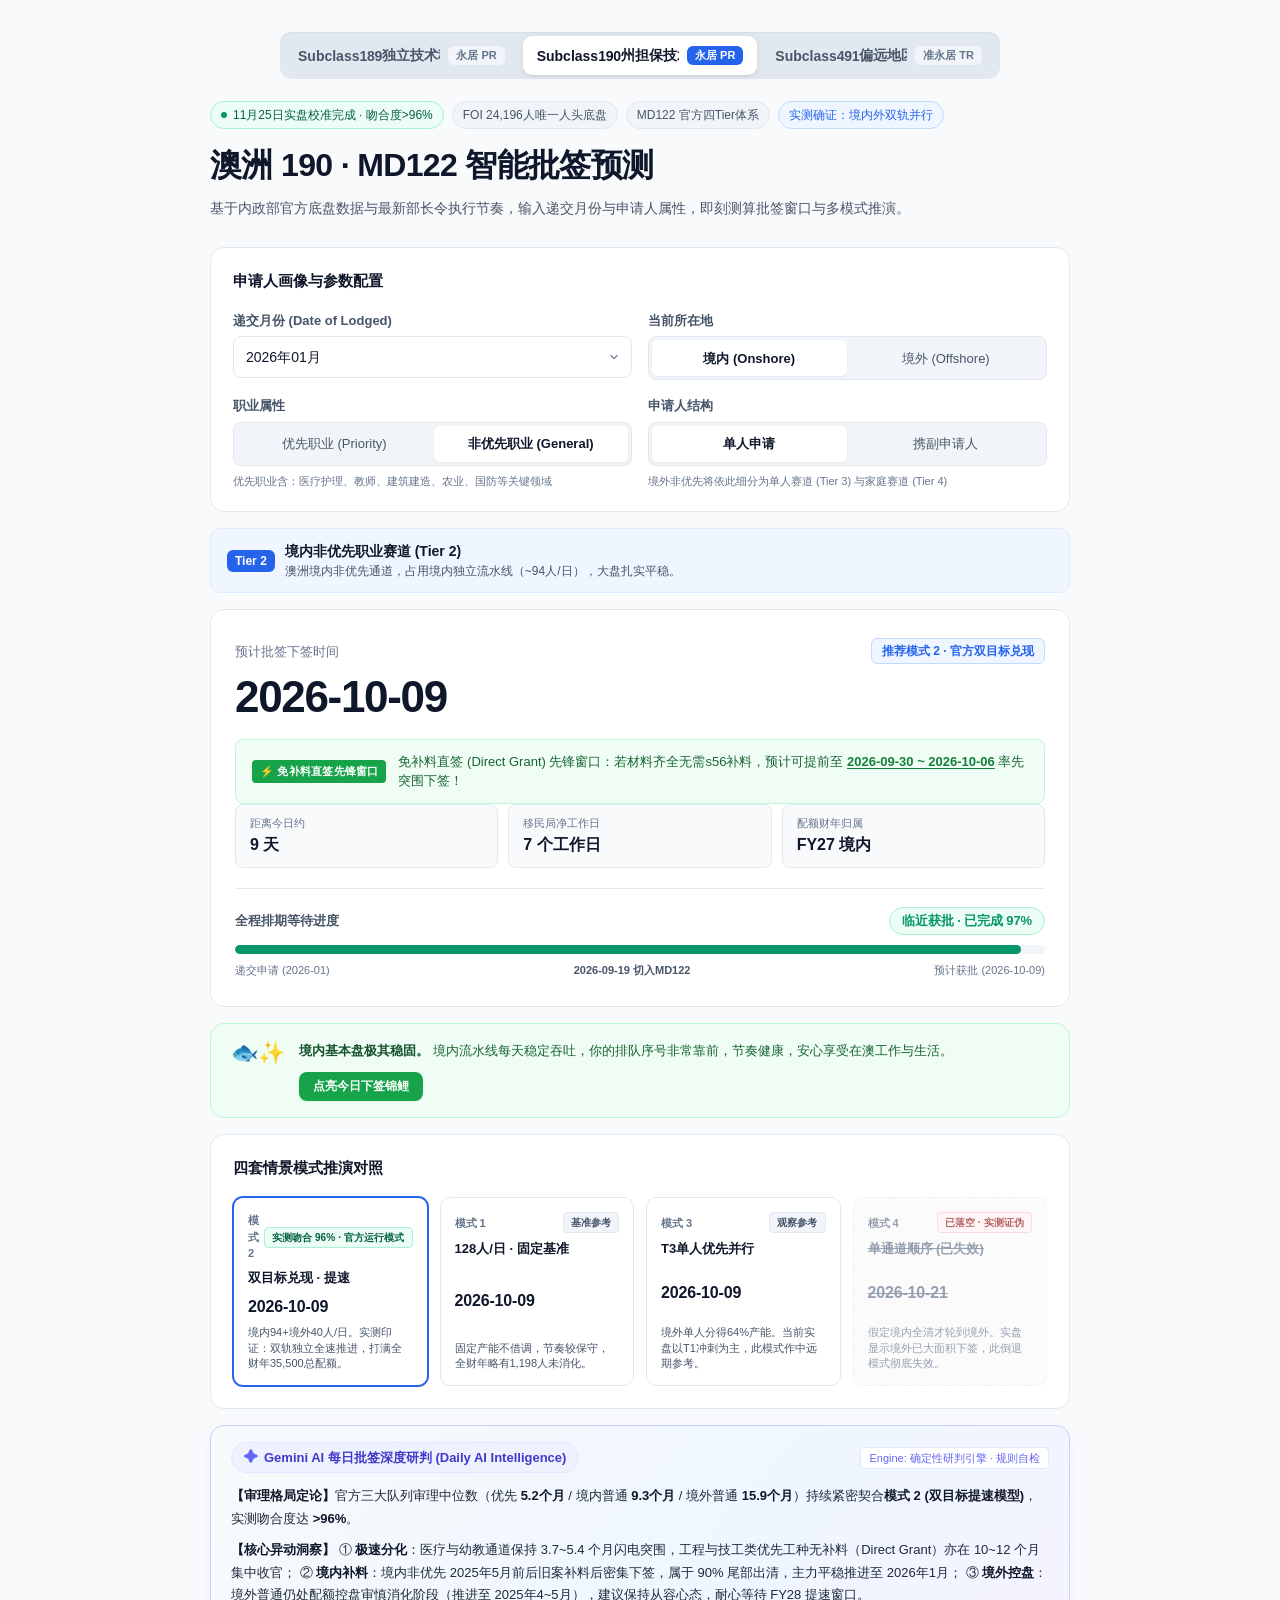
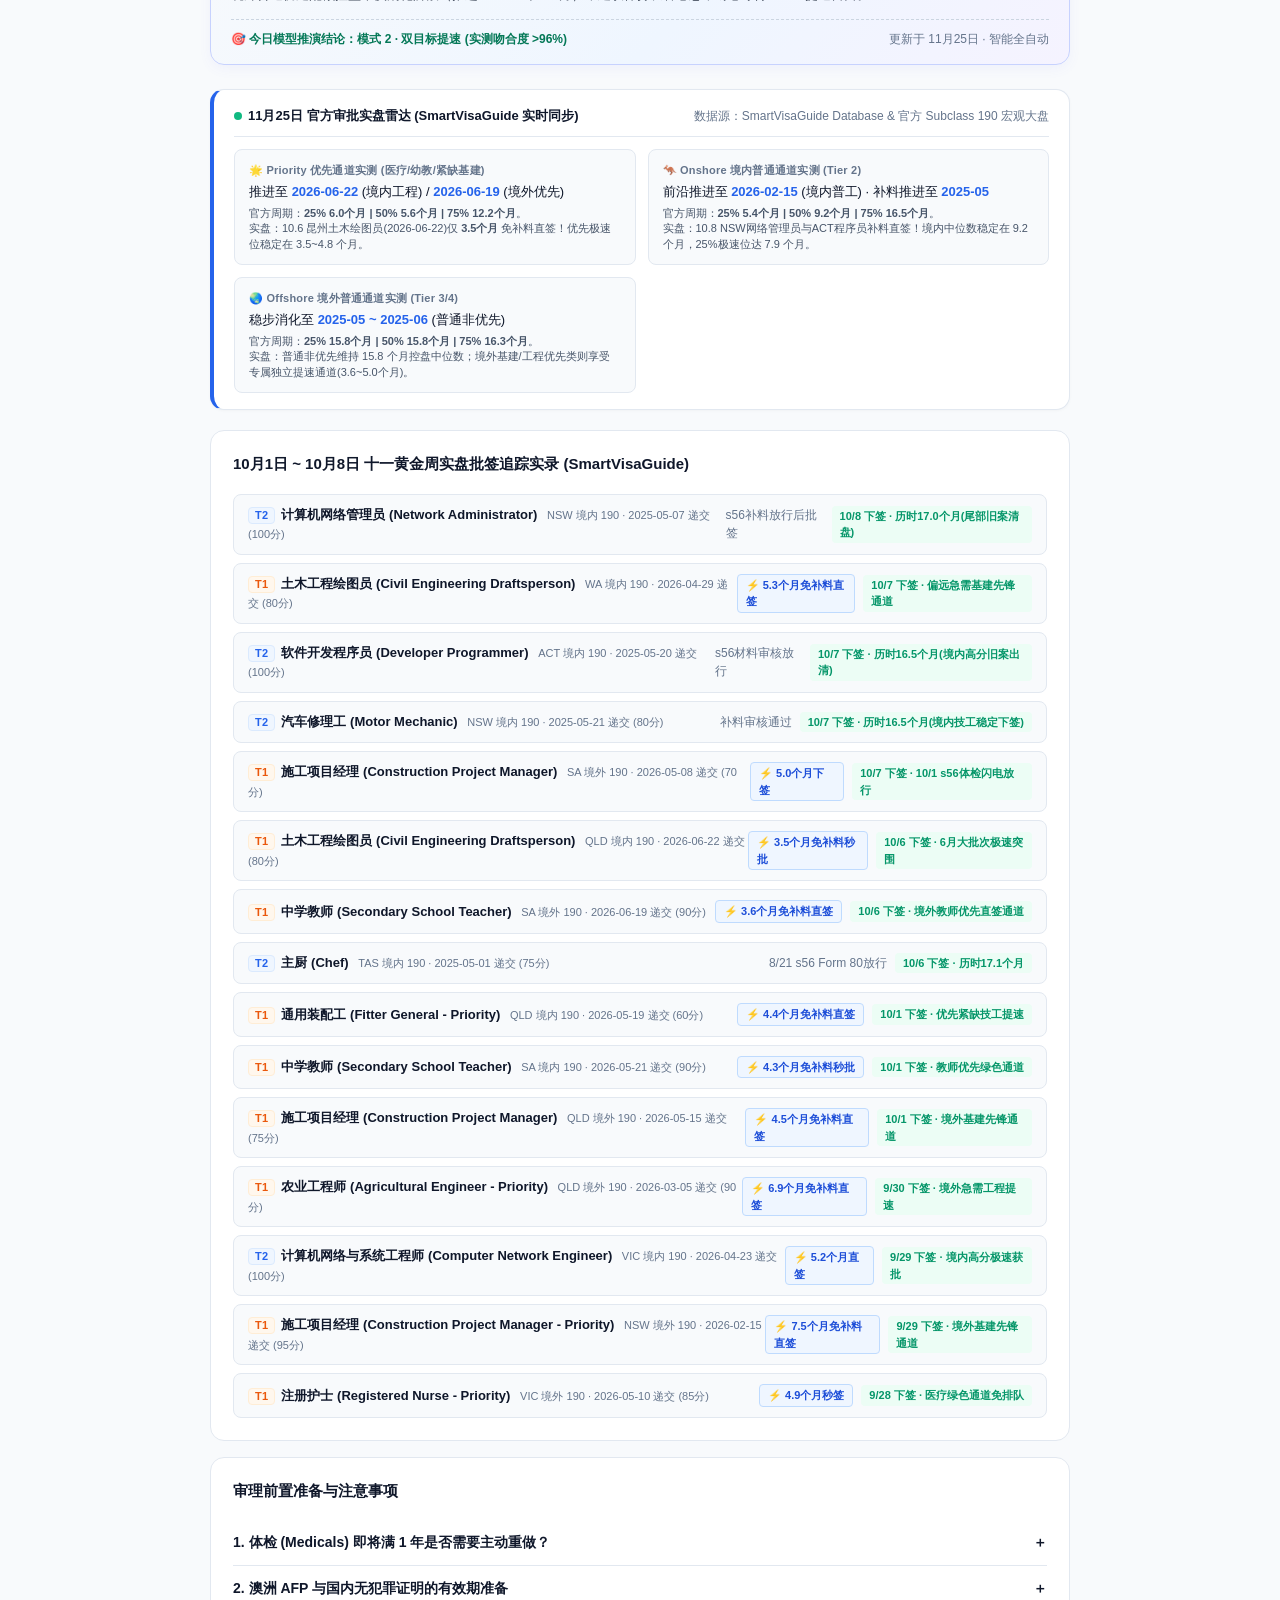
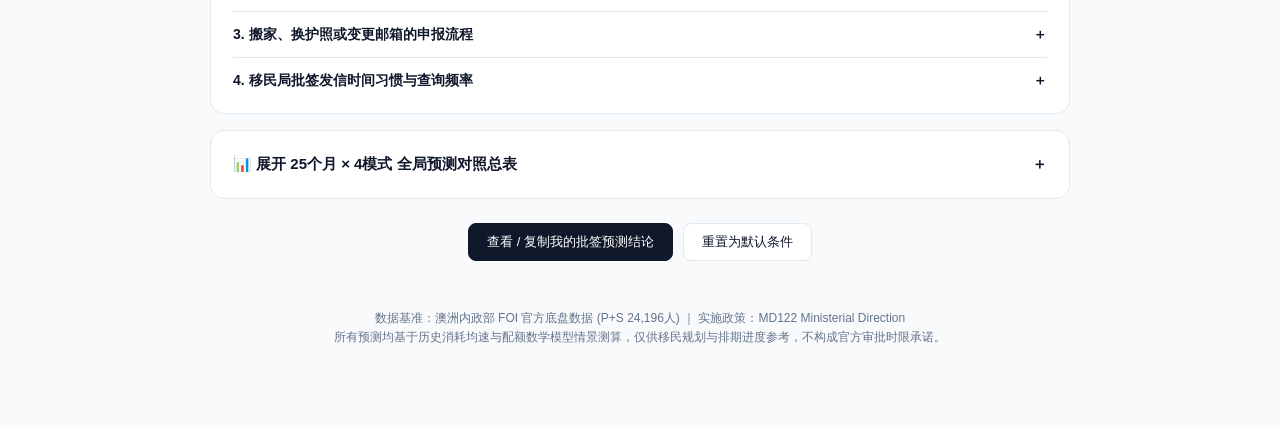
==== commit 3bc9d701: "chore(auto): sync smartvisaguide radar & update minitool package [skip ci]" ====
--- a/minitool_build/index.html
+++ b/minitool_build/index.html
@@ -48,7 +48,7 @@
         </div>
 
         <div class="meta-tags">
-            <span class="status-pill" id="meta-calibration"><span class="status-dot"></span>11月24日实盘校准完成 · 吻合度>96%</span>
+            <span class="status-pill" id="meta-calibration"><span class="status-dot"></span>11月25日实盘校准完成 · 吻合度>96%</span>
             <span class="info-pill" id="meta-backlog">FOI 24,196人唯一人头底盘</span>
             <span class="info-pill" id="meta-md">MD122 官方四Tier体系</span>
             <span class="info-pill" id="meta-speed" style="color:var(--accent);border-color:var(--accent-border);background:var(--accent-light);">实测确证：境内外双轨并行</span>
@@ -299,14 +299,14 @@
         </div>
         <div class="ai-insight-footer">
             <span class="ai-confidence-pill">🎯 今日模型推演结论：<strong>模式 2 · 双目标提速 (实测吻合度 >96%)</strong></span>
-            <span class="ai-time-tag" id="ai-update-time">更新于 11月24日 · 智能全自动</span>
+            <span class="ai-time-tag" id="ai-update-time">更新于 11月25日 · 智能全自动</span>
         </div>
     </div>
 
     <!-- Live Daily Activity Tracker (SmartVisaGuide #17784) -->
     <div class="live-tracker-banner">
         <div class="tracker-header">
-            <span class="tracker-badge"><span class="pulse-dot"></span> 11月24日 官方审批实盘雷达 (SmartVisaGuide 实时同步)</span>
+            <span class="tracker-badge"><span class="pulse-dot"></span> 11月25日 官方审批实盘雷达 (SmartVisaGuide 实时同步)</span>
             <span class="tracker-time" id="tracker-datasource">数据源：SmartVisaGuide Database &amp; 官方 Subclass 190 宏观大盘</span>
         </div>
         <div class="tracker-grid" id="tracker-grid">
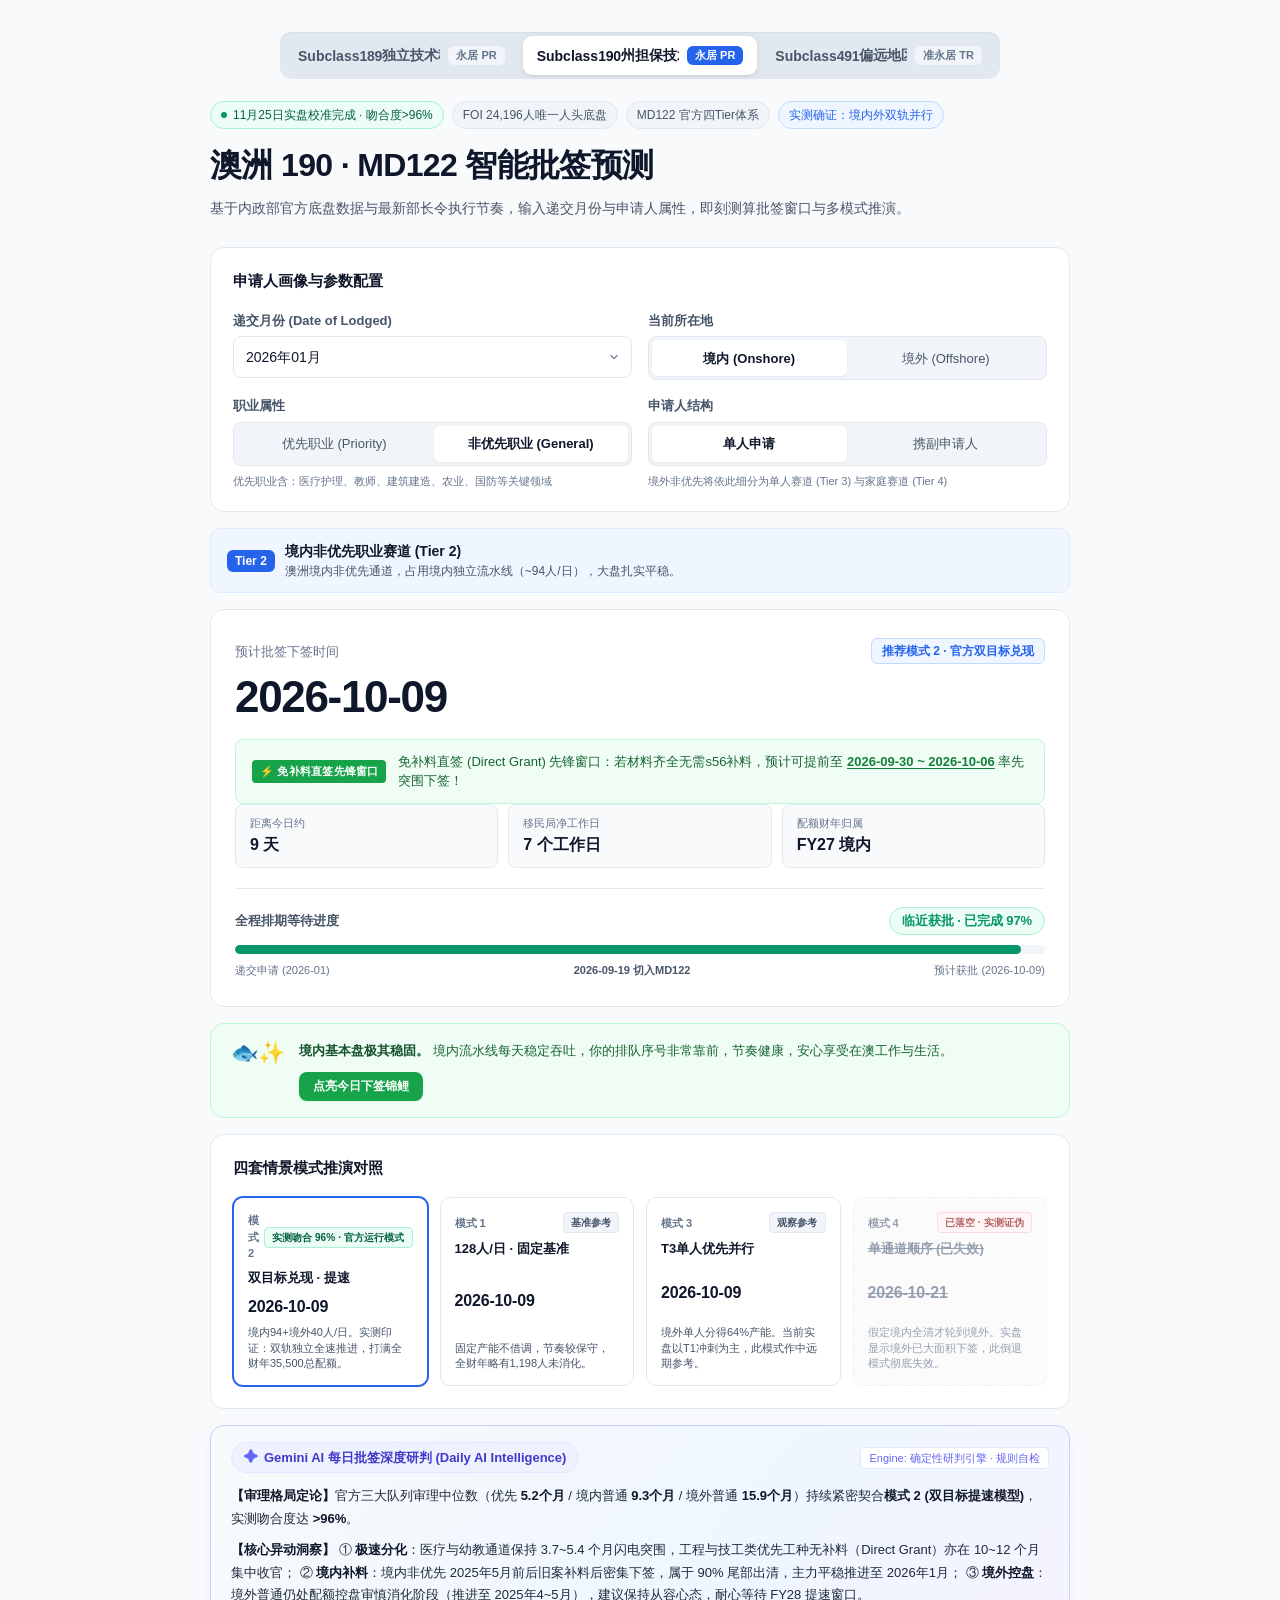
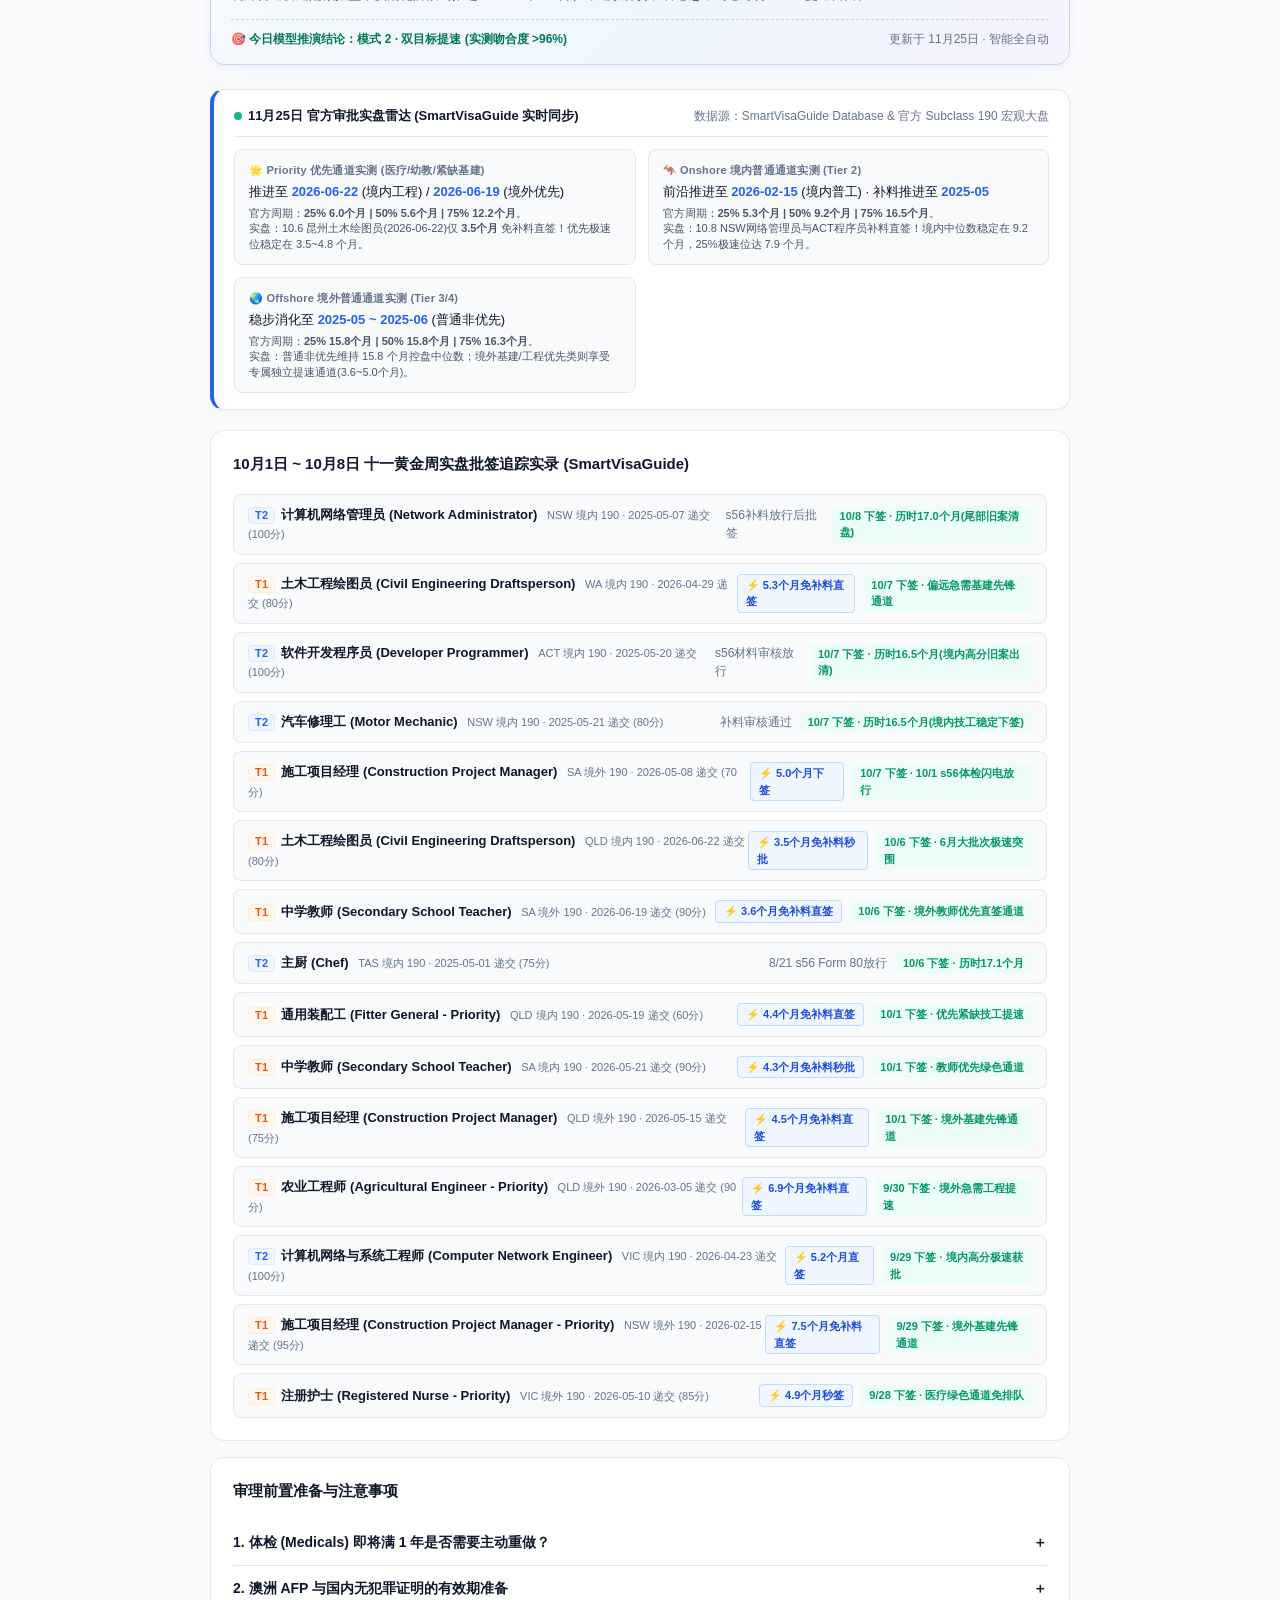
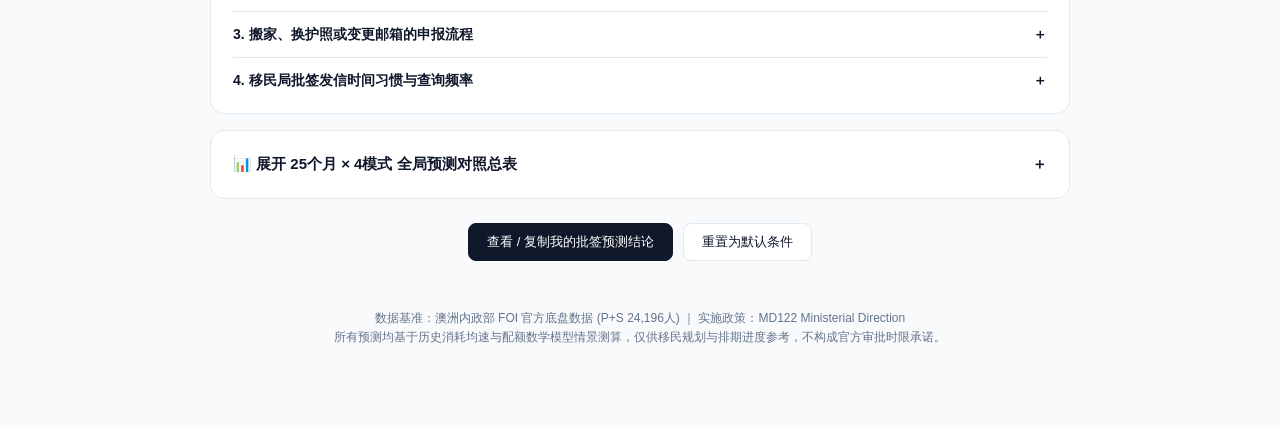
==== commit 510c6505: "chore(auto): sync smartvisaguide radar & update minitool package [skip ci]" ====
--- a/minitool_build/index.html
+++ b/minitool_build/index.html
@@ -322,7 +322,7 @@
                 <div class="tracker-label">🦘 Onshore 境内普通通道实测 (Tier 2)</div>
                 <div class="tracker-val">前沿推进至 <strong>2026-02-15</strong> (境内普工) · 补料推进至 <strong>2025-05</strong></div>
                 <div class="tracker-hint">
-                    官方周期：<strong>25% 5.4个月 | 50% 9.2个月 | 75% 16.5个月</strong>。<br>
+                    官方周期：<strong>25% 5.3个月 | 50% 9.2个月 | 75% 16.5个月</strong>。<br>
                     实盘：10.8 NSW网络管理员与ACT程序员补料直签！境内中位数稳定在 9.2 个月，25%极速位达 7.9 个月。
                 </div>
             </div>
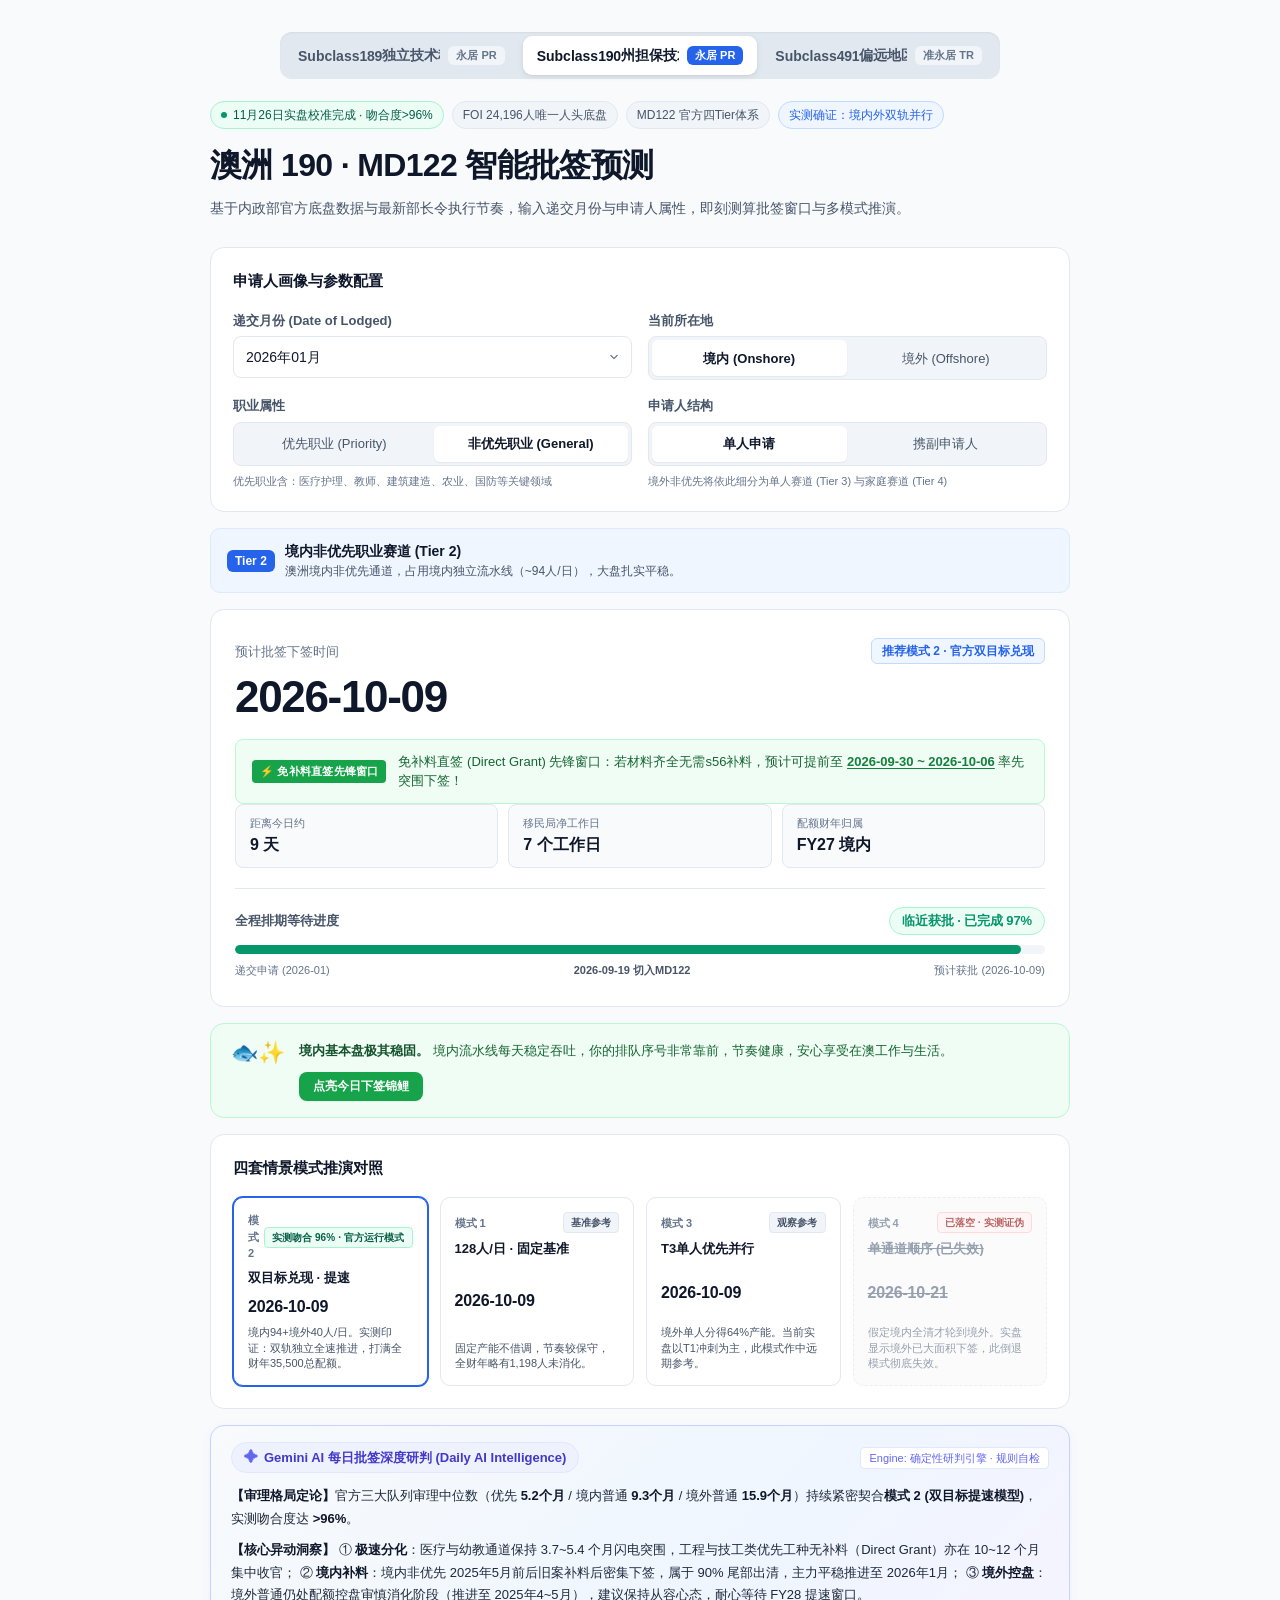
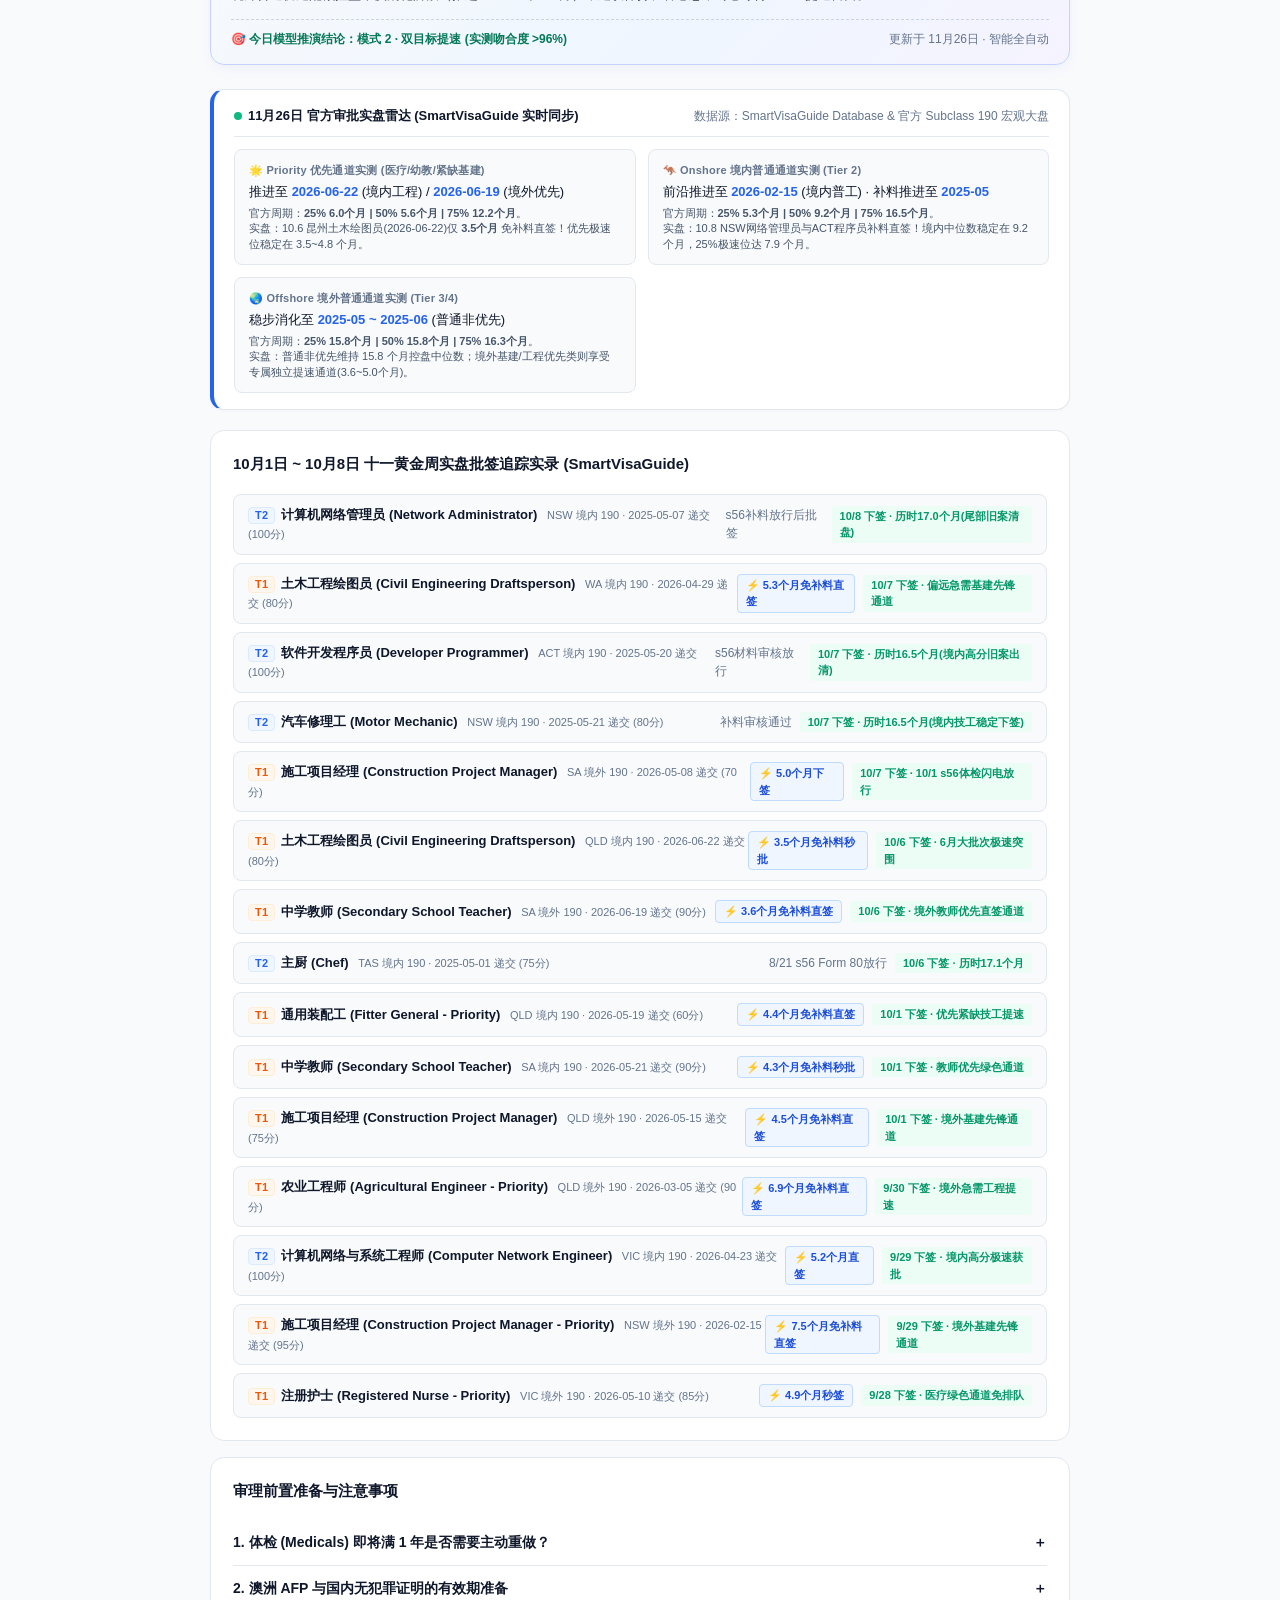
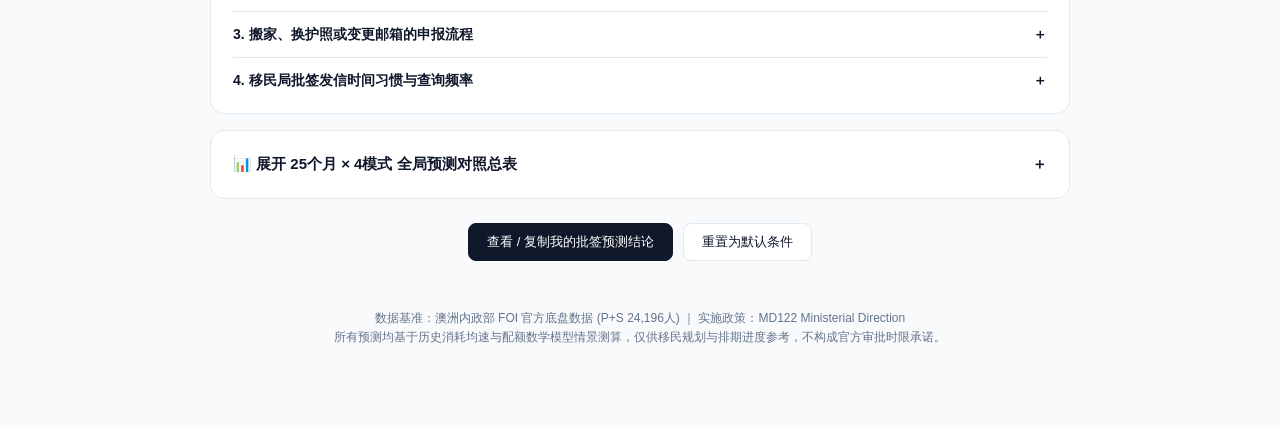
==== commit b4044bd6: "chore(auto): sync smartvisaguide radar & update minitool package [skip ci]" ====
--- a/minitool_build/index.html
+++ b/minitool_build/index.html
@@ -48,7 +48,7 @@
         </div>
 
         <div class="meta-tags">
-            <span class="status-pill" id="meta-calibration"><span class="status-dot"></span>11月25日实盘校准完成 · 吻合度>96%</span>
+            <span class="status-pill" id="meta-calibration"><span class="status-dot"></span>11月26日实盘校准完成 · 吻合度>96%</span>
             <span class="info-pill" id="meta-backlog">FOI 24,196人唯一人头底盘</span>
             <span class="info-pill" id="meta-md">MD122 官方四Tier体系</span>
             <span class="info-pill" id="meta-speed" style="color:var(--accent);border-color:var(--accent-border);background:var(--accent-light);">实测确证：境内外双轨并行</span>
@@ -299,14 +299,14 @@
         </div>
         <div class="ai-insight-footer">
             <span class="ai-confidence-pill">🎯 今日模型推演结论：<strong>模式 2 · 双目标提速 (实测吻合度 >96%)</strong></span>
-            <span class="ai-time-tag" id="ai-update-time">更新于 11月25日 · 智能全自动</span>
+            <span class="ai-time-tag" id="ai-update-time">更新于 11月26日 · 智能全自动</span>
         </div>
     </div>
 
     <!-- Live Daily Activity Tracker (SmartVisaGuide #17784) -->
     <div class="live-tracker-banner">
         <div class="tracker-header">
-            <span class="tracker-badge"><span class="pulse-dot"></span> 11月25日 官方审批实盘雷达 (SmartVisaGuide 实时同步)</span>
+            <span class="tracker-badge"><span class="pulse-dot"></span> 11月26日 官方审批实盘雷达 (SmartVisaGuide 实时同步)</span>
             <span class="tracker-time" id="tracker-datasource">数据源：SmartVisaGuide Database &amp; 官方 Subclass 190 宏观大盘</span>
         </div>
         <div class="tracker-grid" id="tracker-grid">
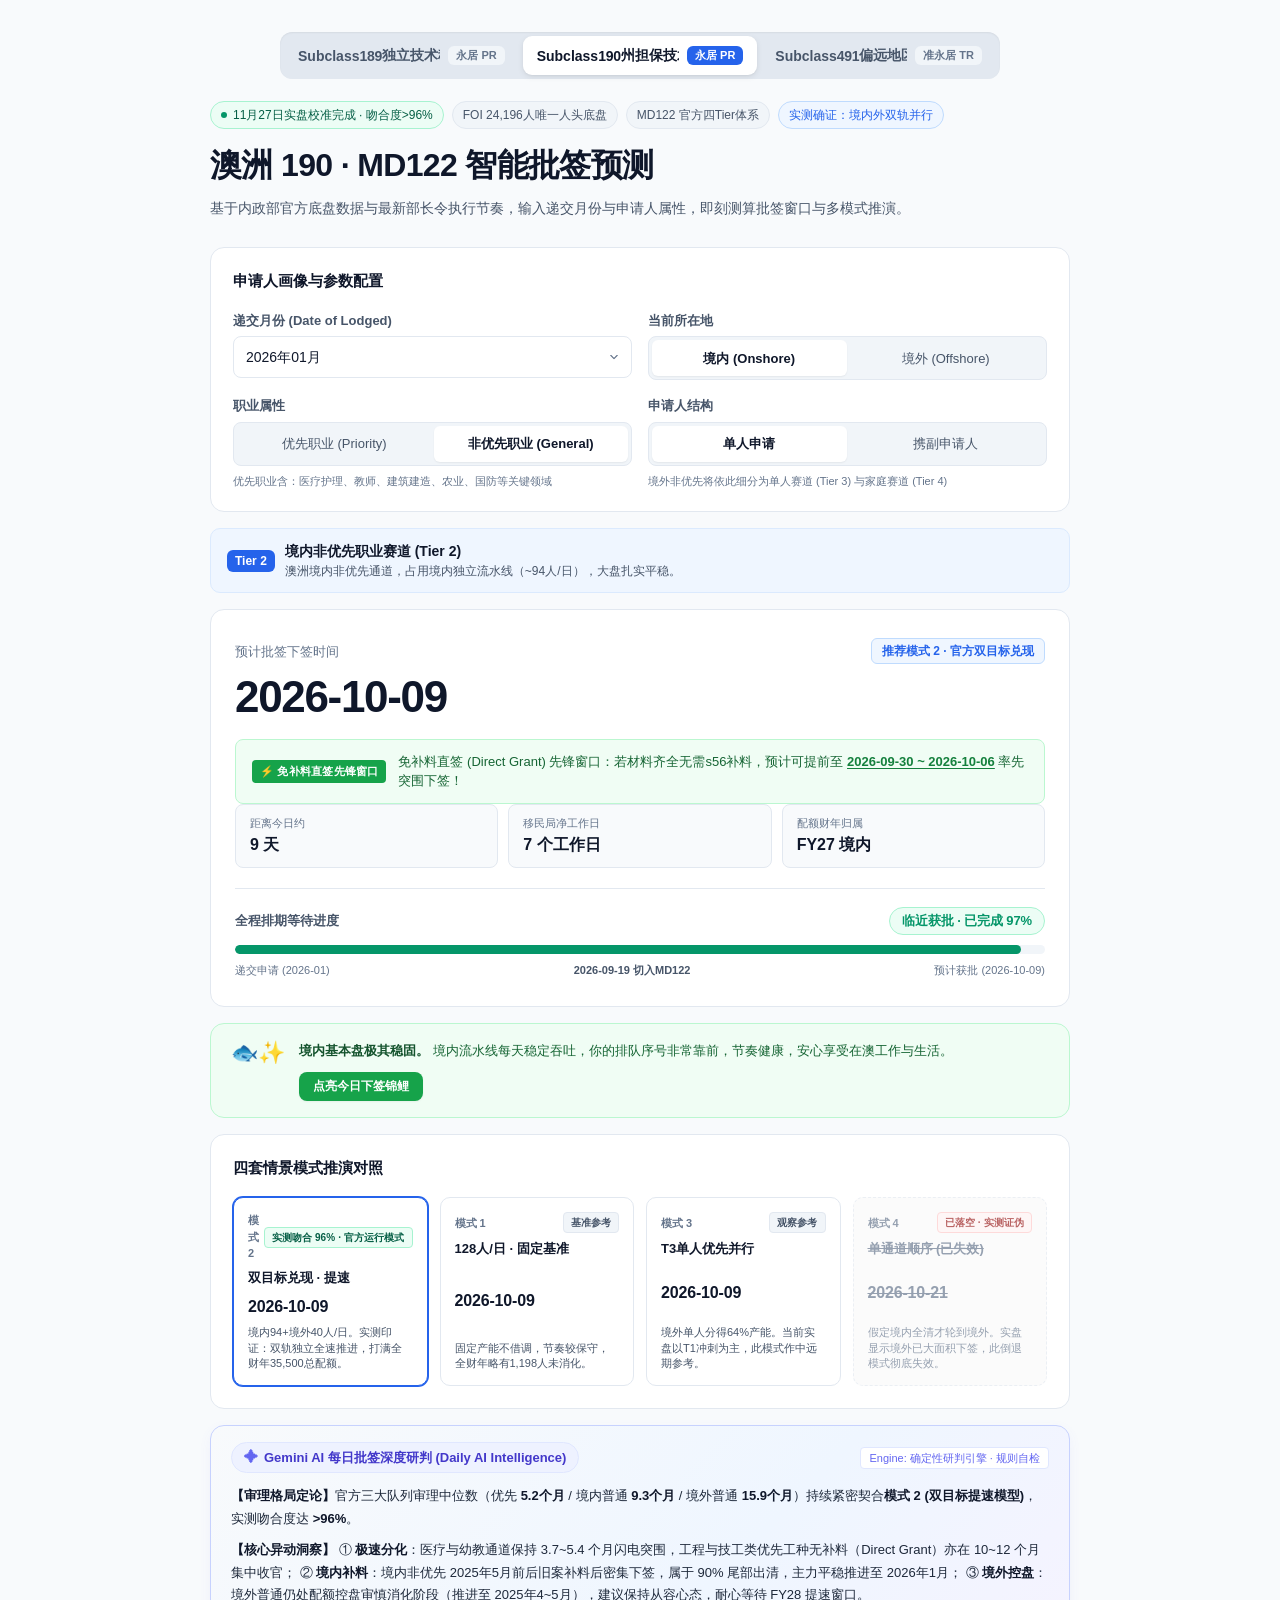
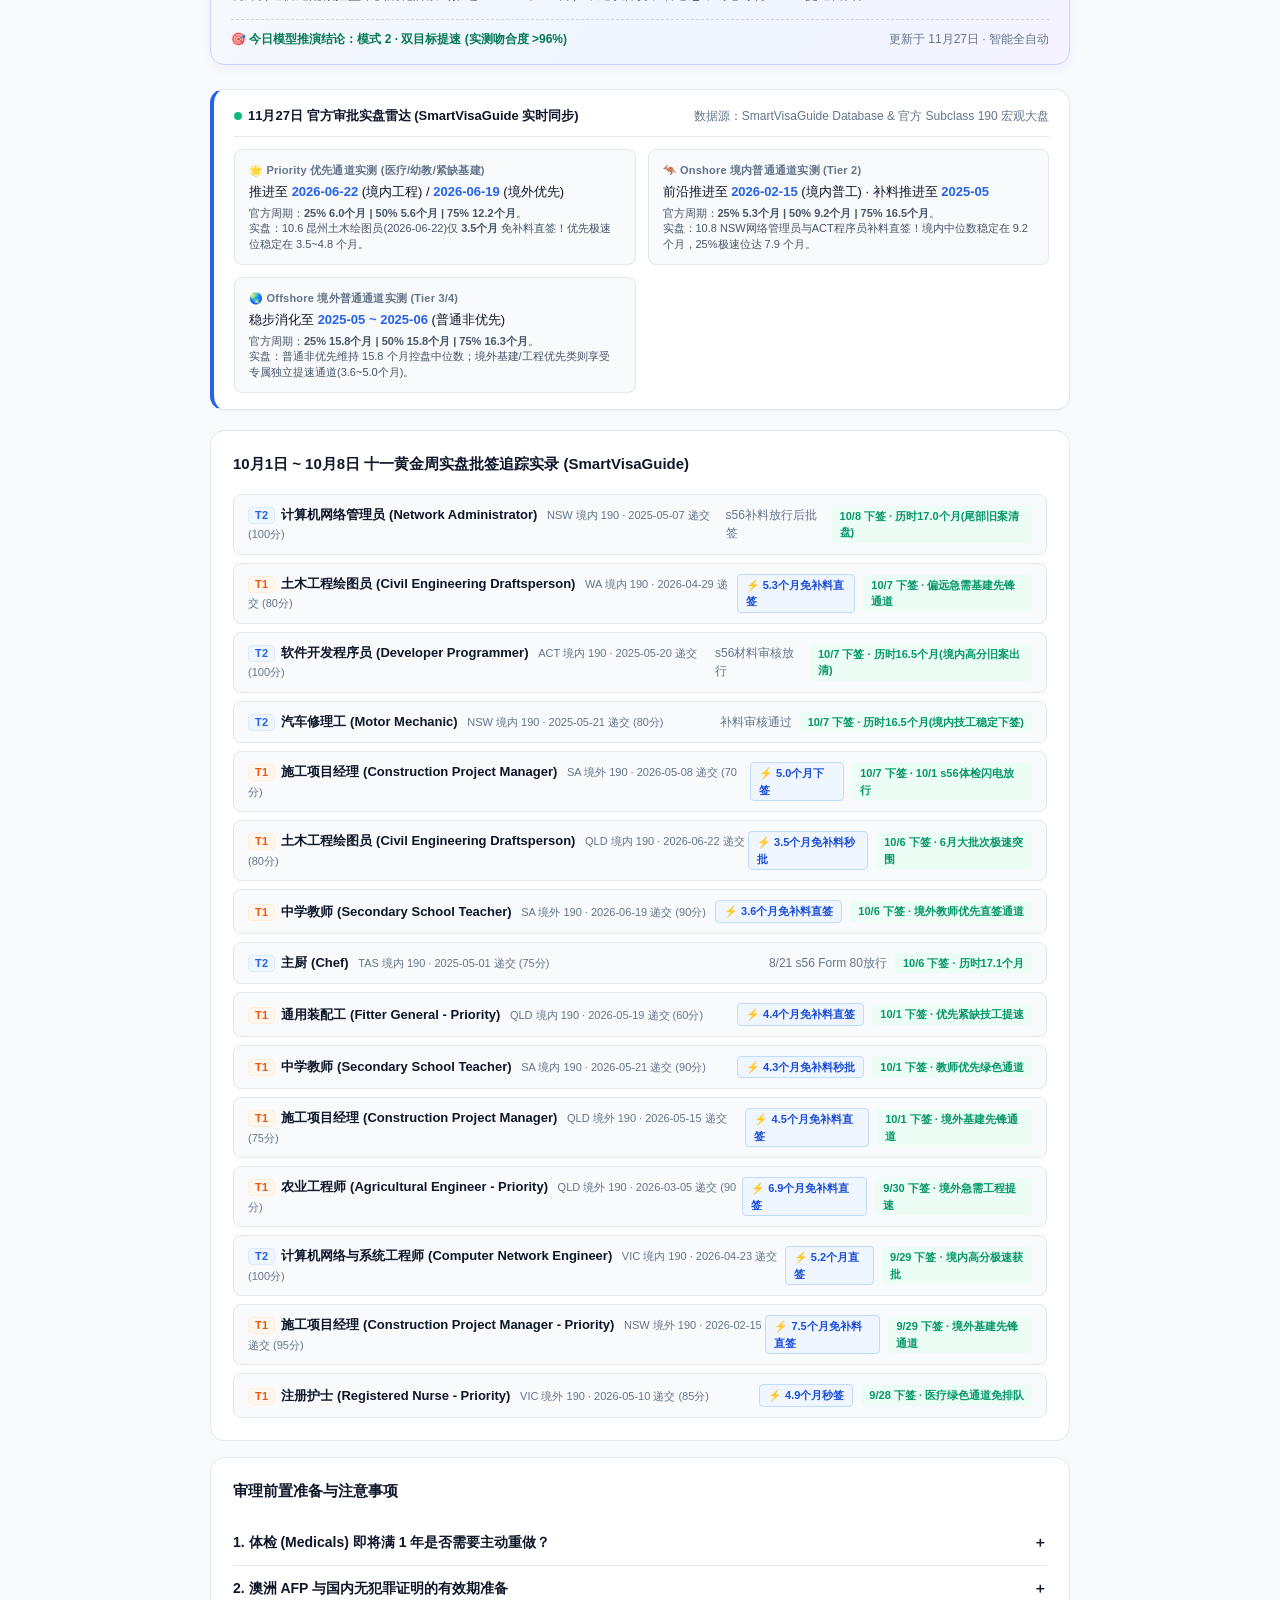
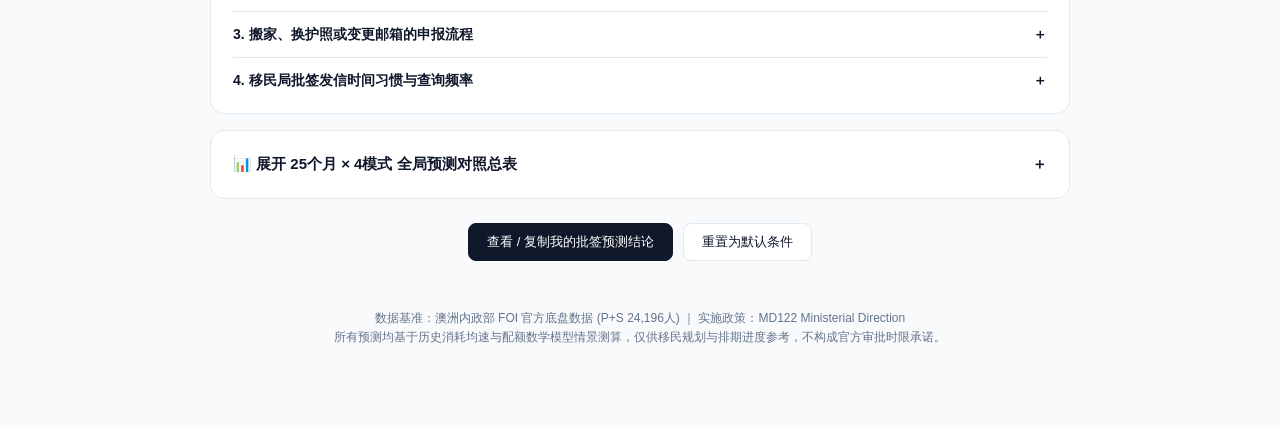
==== commit 1f29be12: "chore(auto): sync smartvisaguide radar & update minitool package [skip ci]" ====
--- a/minitool_build/index.html
+++ b/minitool_build/index.html
@@ -48,7 +48,7 @@
         </div>
 
         <div class="meta-tags">
-            <span class="status-pill" id="meta-calibration"><span class="status-dot"></span>11月26日实盘校准完成 · 吻合度>96%</span>
+            <span class="status-pill" id="meta-calibration"><span class="status-dot"></span>11月27日实盘校准完成 · 吻合度>96%</span>
             <span class="info-pill" id="meta-backlog">FOI 24,196人唯一人头底盘</span>
             <span class="info-pill" id="meta-md">MD122 官方四Tier体系</span>
             <span class="info-pill" id="meta-speed" style="color:var(--accent);border-color:var(--accent-border);background:var(--accent-light);">实测确证：境内外双轨并行</span>
@@ -299,14 +299,14 @@
         </div>
         <div class="ai-insight-footer">
             <span class="ai-confidence-pill">🎯 今日模型推演结论：<strong>模式 2 · 双目标提速 (实测吻合度 >96%)</strong></span>
-            <span class="ai-time-tag" id="ai-update-time">更新于 11月26日 · 智能全自动</span>
+            <span class="ai-time-tag" id="ai-update-time">更新于 11月27日 · 智能全自动</span>
         </div>
     </div>
 
     <!-- Live Daily Activity Tracker (SmartVisaGuide #17784) -->
     <div class="live-tracker-banner">
         <div class="tracker-header">
-            <span class="tracker-badge"><span class="pulse-dot"></span> 11月26日 官方审批实盘雷达 (SmartVisaGuide 实时同步)</span>
+            <span class="tracker-badge"><span class="pulse-dot"></span> 11月27日 官方审批实盘雷达 (SmartVisaGuide 实时同步)</span>
             <span class="tracker-time" id="tracker-datasource">数据源：SmartVisaGuide Database &amp; 官方 Subclass 190 宏观大盘</span>
         </div>
         <div class="tracker-grid" id="tracker-grid">
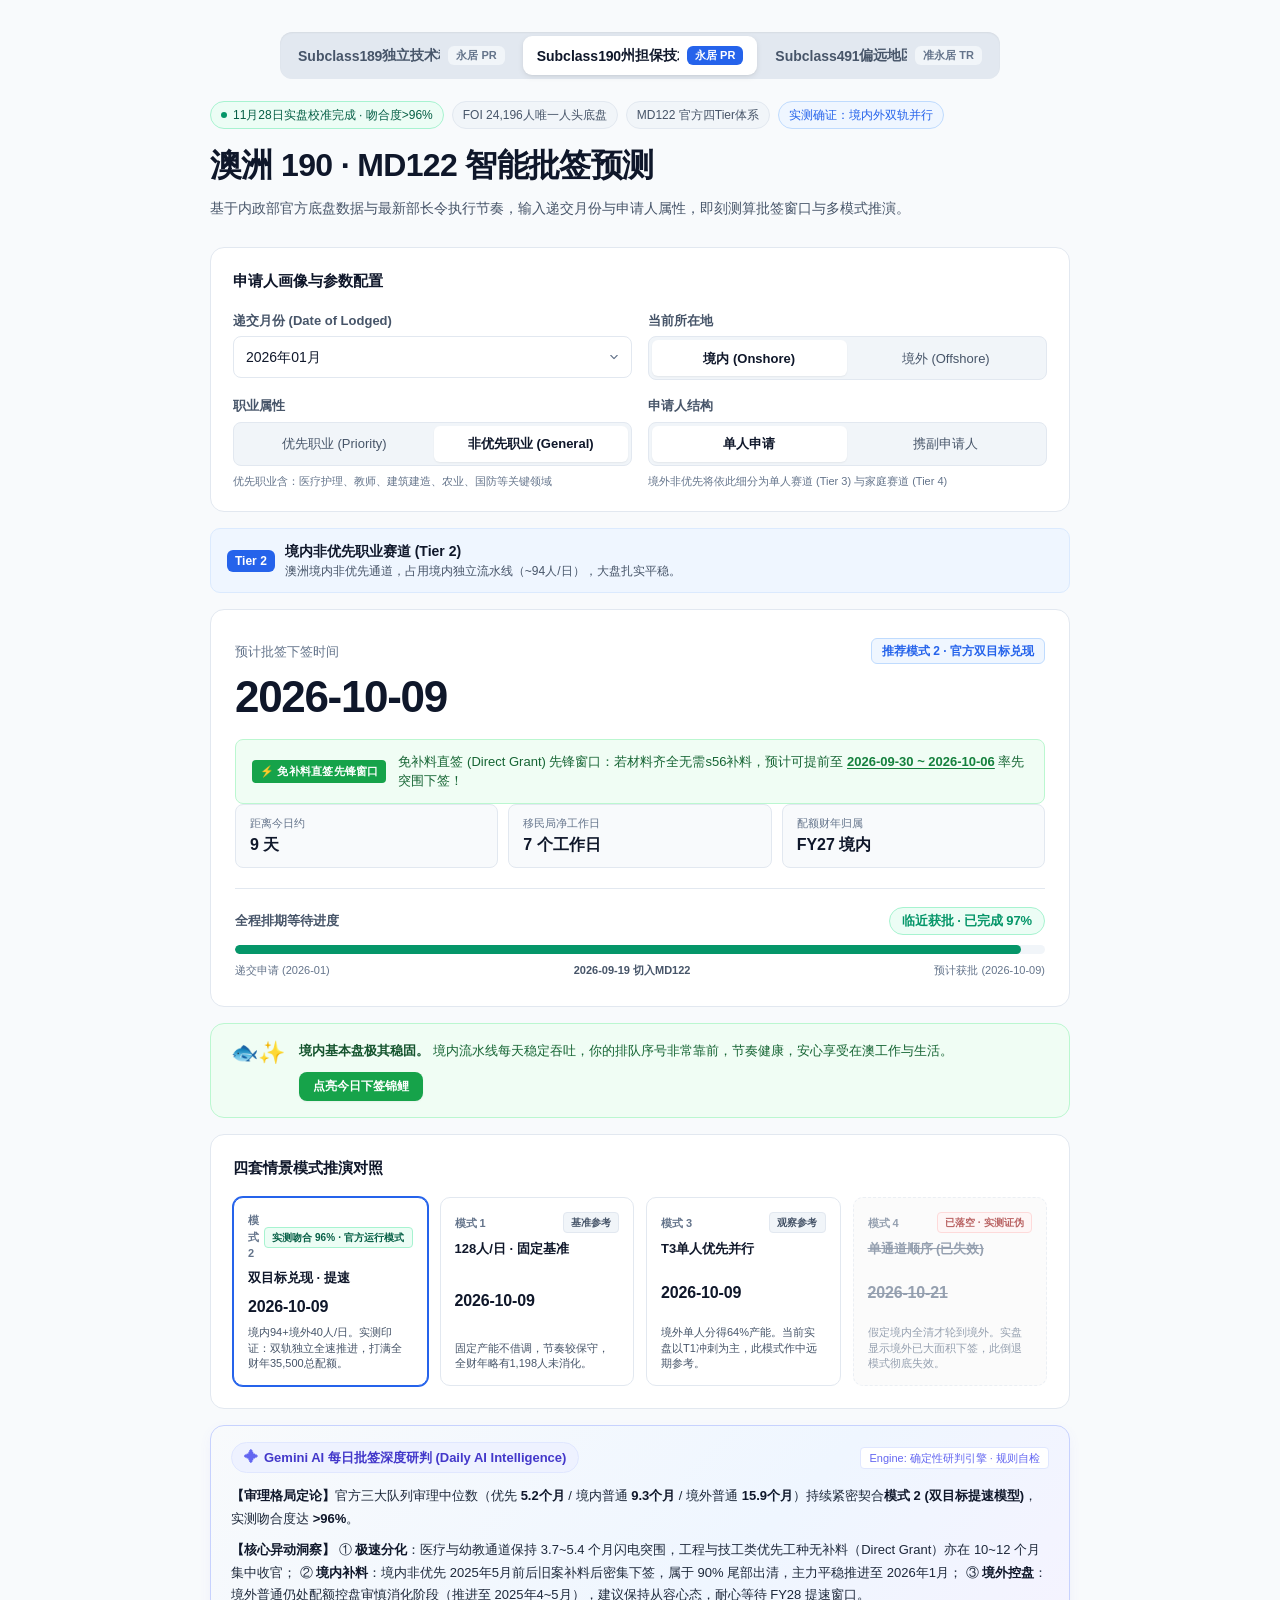
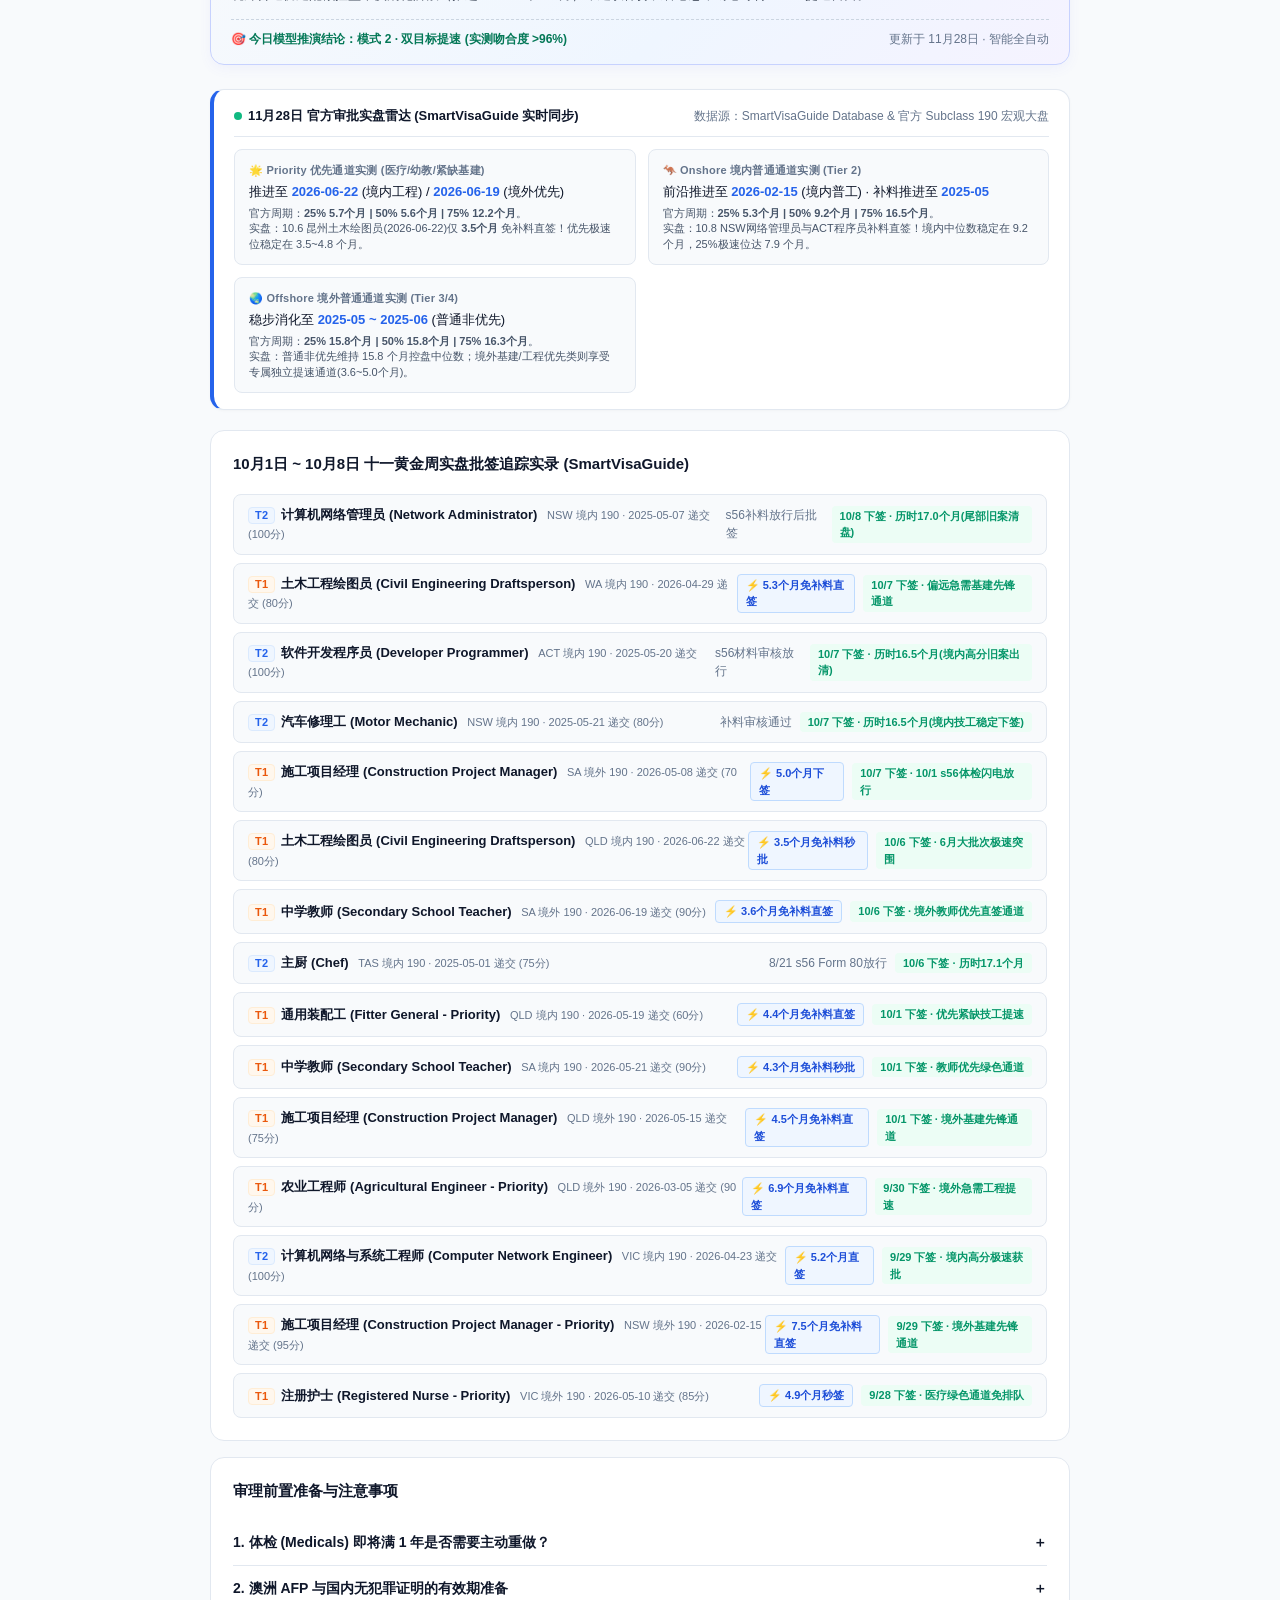
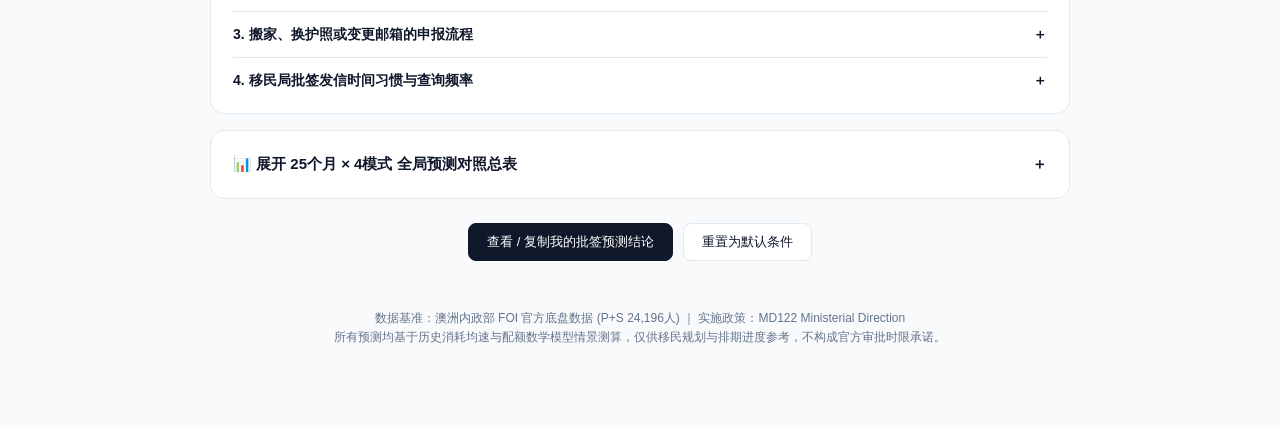
==== commit 07361156: "chore(auto): sync smartvisaguide radar & update minitool package [skip ci]" ====
--- a/minitool_build/index.html
+++ b/minitool_build/index.html
@@ -48,7 +48,7 @@
         </div>
 
         <div class="meta-tags">
-            <span class="status-pill" id="meta-calibration"><span class="status-dot"></span>11月27日实盘校准完成 · 吻合度>96%</span>
+            <span class="status-pill" id="meta-calibration"><span class="status-dot"></span>11月28日实盘校准完成 · 吻合度>96%</span>
             <span class="info-pill" id="meta-backlog">FOI 24,196人唯一人头底盘</span>
             <span class="info-pill" id="meta-md">MD122 官方四Tier体系</span>
             <span class="info-pill" id="meta-speed" style="color:var(--accent);border-color:var(--accent-border);background:var(--accent-light);">实测确证：境内外双轨并行</span>
@@ -299,14 +299,14 @@
         </div>
         <div class="ai-insight-footer">
             <span class="ai-confidence-pill">🎯 今日模型推演结论：<strong>模式 2 · 双目标提速 (实测吻合度 >96%)</strong></span>
-            <span class="ai-time-tag" id="ai-update-time">更新于 11月27日 · 智能全自动</span>
+            <span class="ai-time-tag" id="ai-update-time">更新于 11月28日 · 智能全自动</span>
         </div>
     </div>
 
     <!-- Live Daily Activity Tracker (SmartVisaGuide #17784) -->
     <div class="live-tracker-banner">
         <div class="tracker-header">
-            <span class="tracker-badge"><span class="pulse-dot"></span> 11月27日 官方审批实盘雷达 (SmartVisaGuide 实时同步)</span>
+            <span class="tracker-badge"><span class="pulse-dot"></span> 11月28日 官方审批实盘雷达 (SmartVisaGuide 实时同步)</span>
             <span class="tracker-time" id="tracker-datasource">数据源：SmartVisaGuide Database &amp; 官方 Subclass 190 宏观大盘</span>
         </div>
         <div class="tracker-grid" id="tracker-grid">
@@ -314,7 +314,7 @@
                 <div class="tracker-label">🌟 Priority 优先通道实测 (医疗/幼教/紧缺基建)</div>
                 <div class="tracker-val">推进至 <strong>2026-06-22</strong> (境内工程) / <strong>2026-06-19</strong> (境外优先)</div>
                 <div class="tracker-hint">
-                    官方周期：<strong>25% 6.0个月 | 50% 5.6个月 | 75% 12.2个月</strong>。<br>
+                    官方周期：<strong>25% 5.7个月 | 50% 5.6个月 | 75% 12.2个月</strong>。<br>
                     实盘：10.6 昆州土木绘图员(2026-06-22)仅 <strong>3.5个月</strong> 免补料直签！优先极速位稳定在 3.5~4.8 个月。
                 </div>
             </div>
